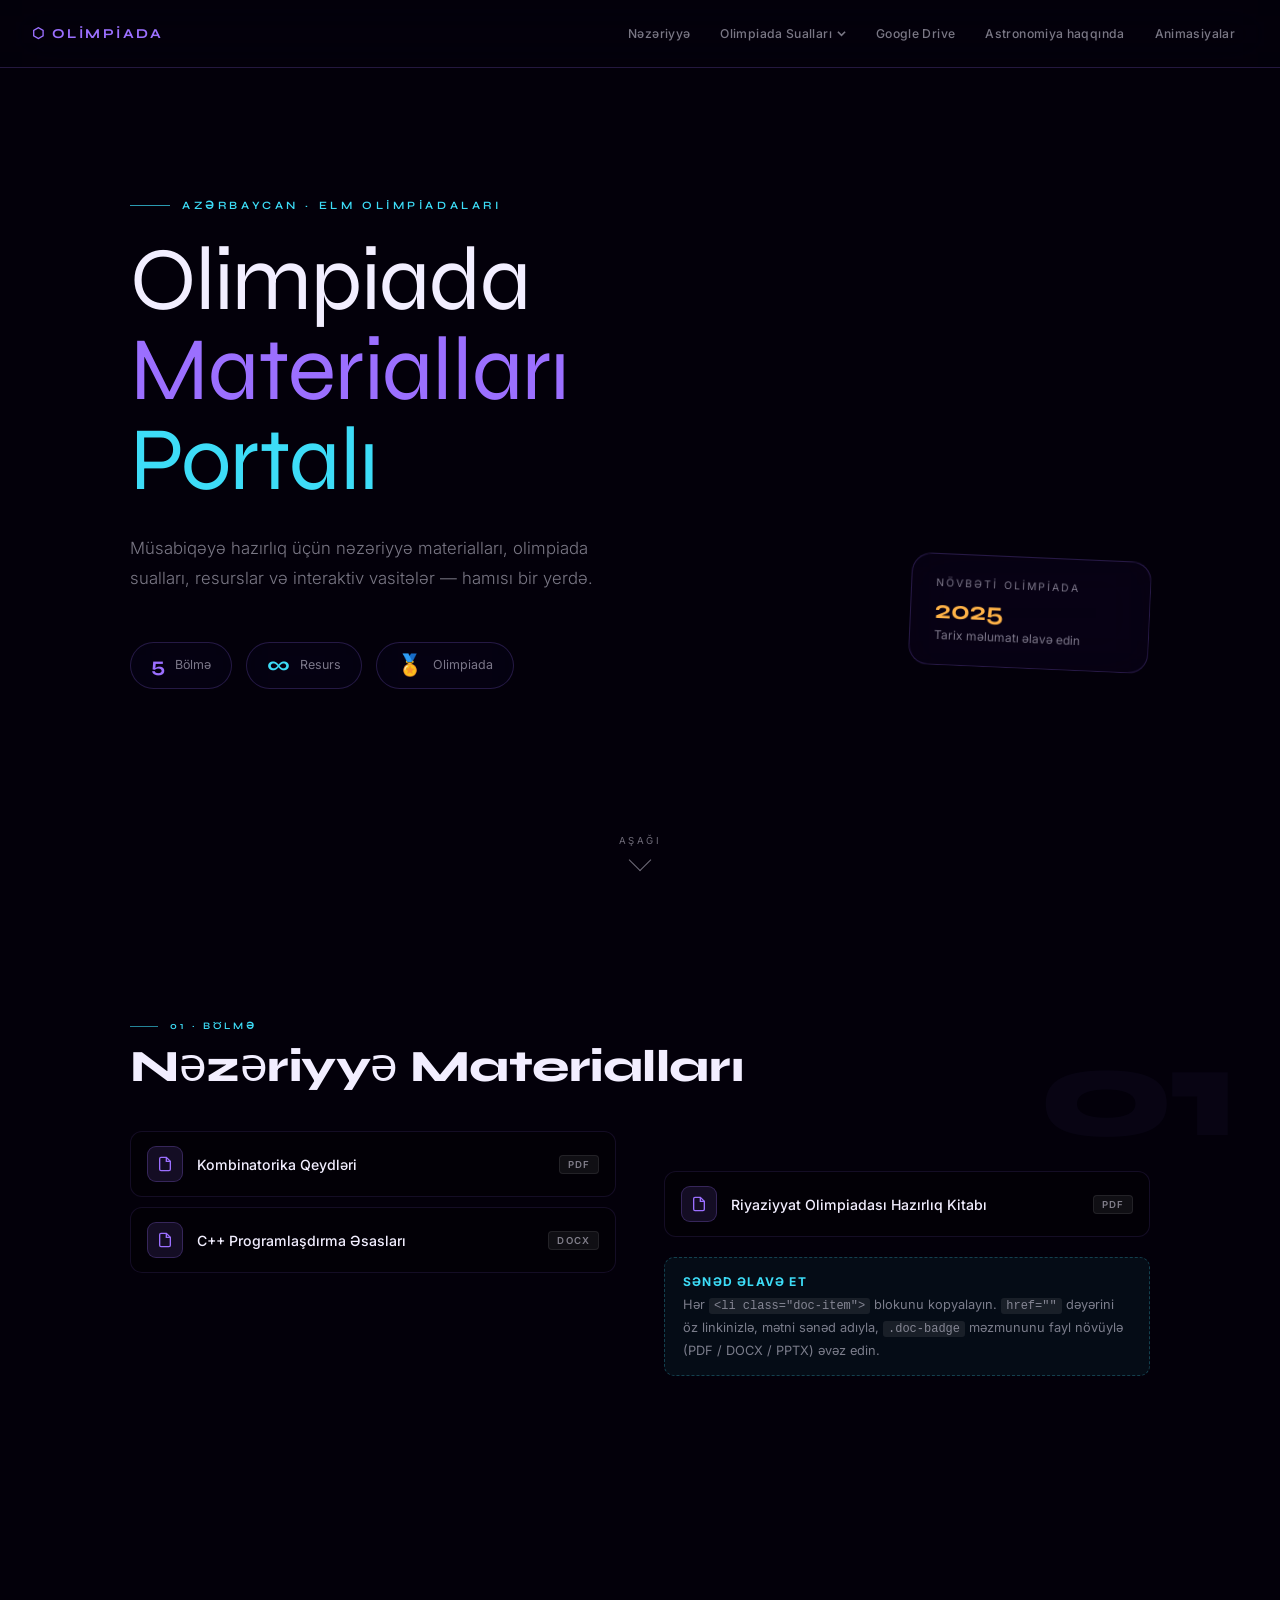
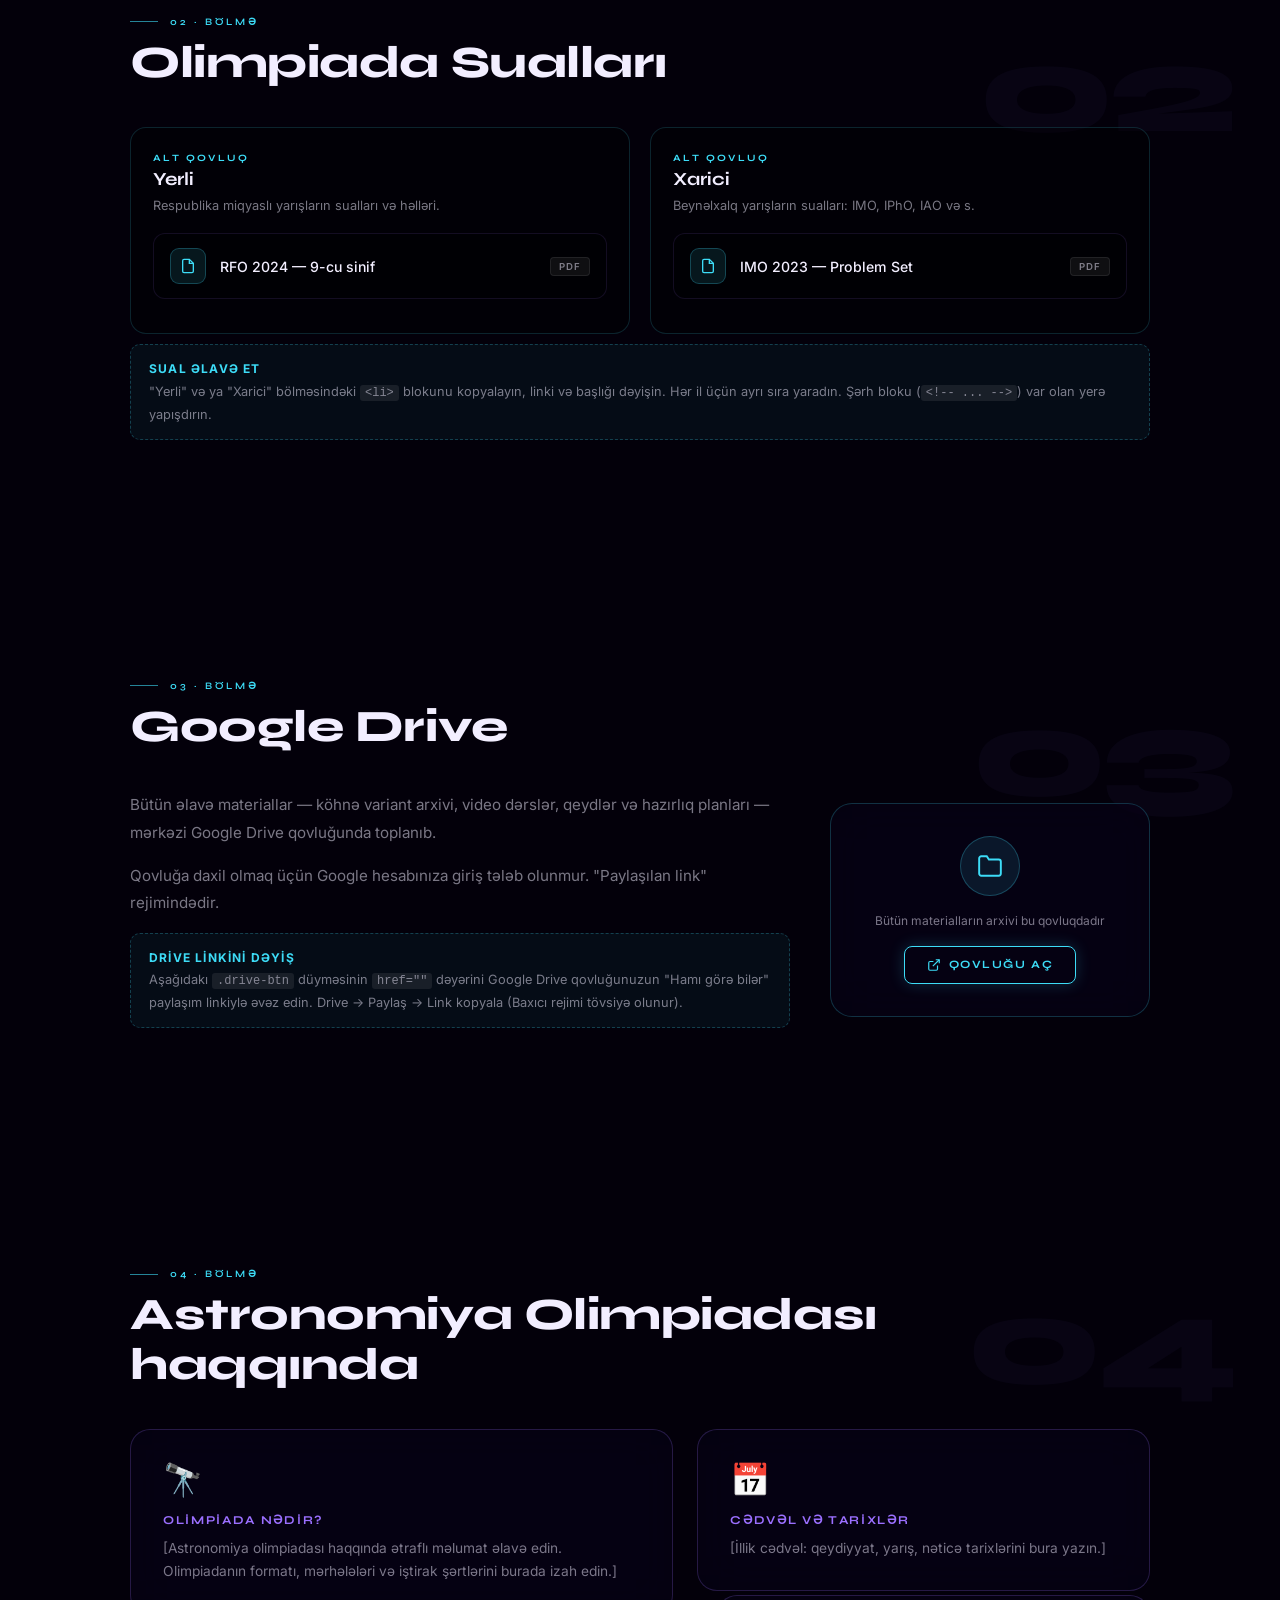
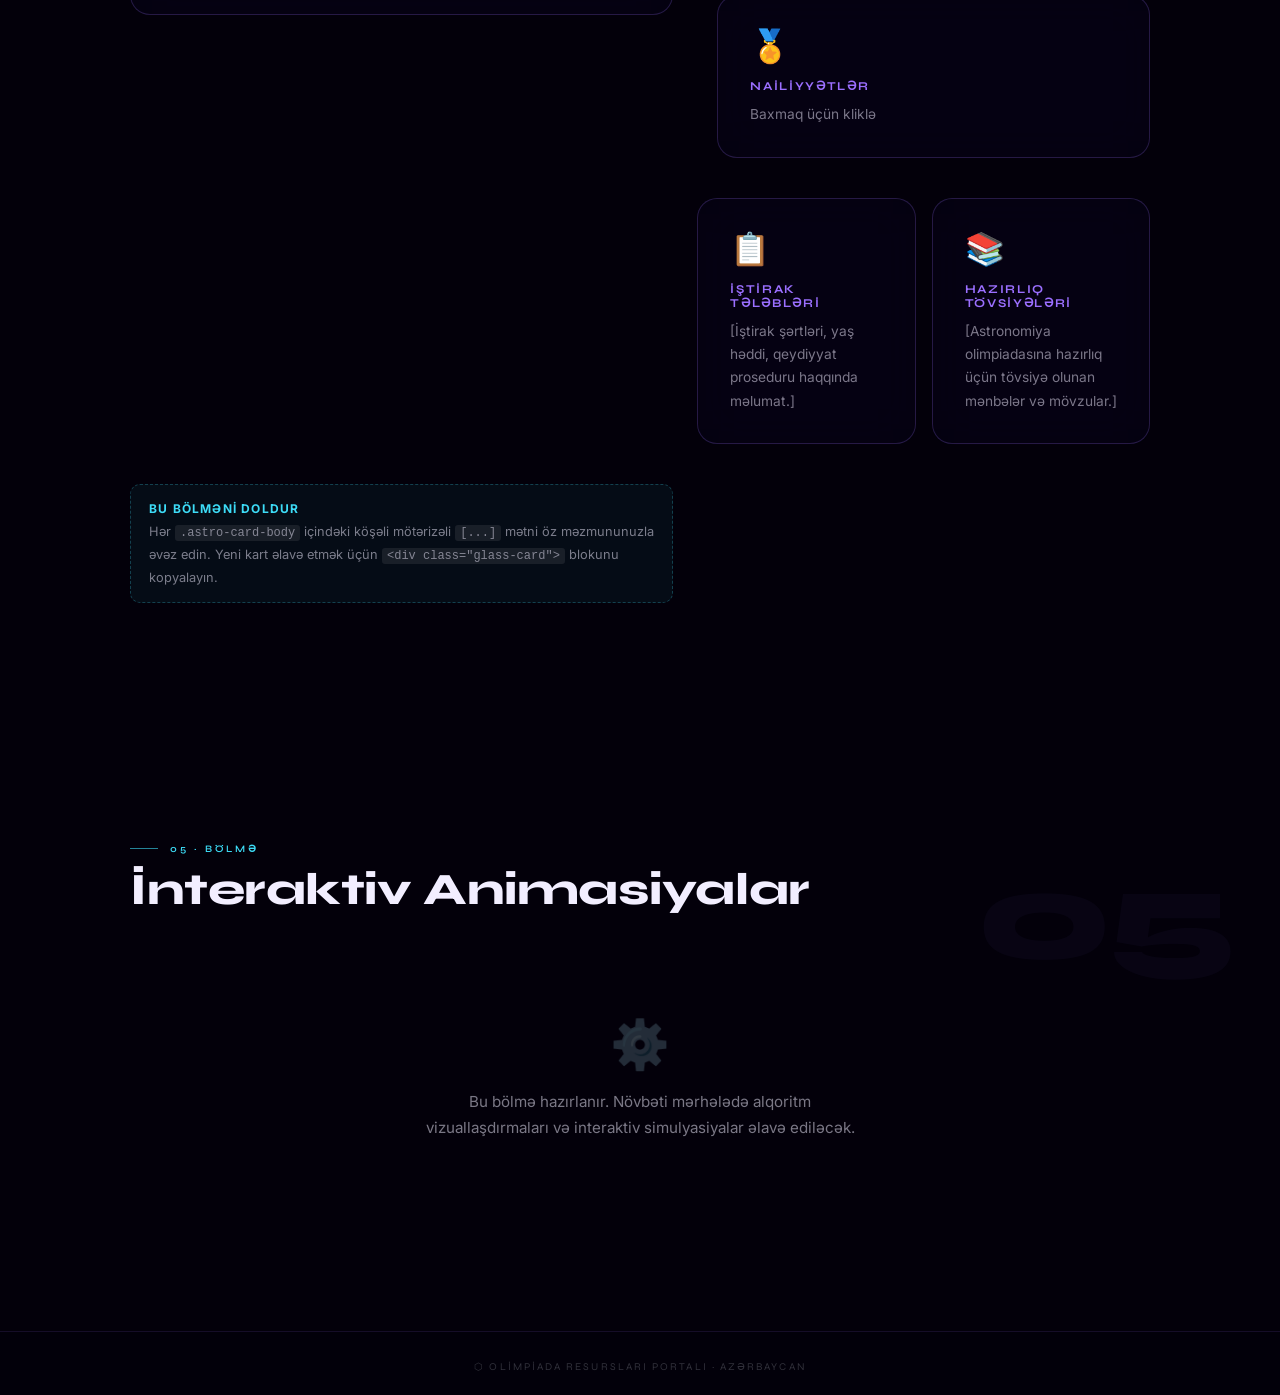
==== index.html @ 3c3367a2 "Update index.html" ====
<!DOCTYPE html>
<html lang="az">
<head>
<meta charset="UTF-8"/>
<meta name="viewport" content="width=device-width, initial-scale=1.0"/>
<title>Olimpiada Resursları Portalı</title>
<link rel="preconnect" href="https://fonts.googleapis.com"/>
<link rel="preconnect" href="https://fonts.gstatic.com" crossorigin/>
<!--
  Inter = full Azerbaijani Unicode charset (ə ş ı ü ö ğ ç)
  Syne = kinetic display font with weight axis for scroll animation
-->
<link href="https://fonts.googleapis.com/css2?family=Syne:wght@400..800&family=Inter:wght@300;400;500;600&display=swap" rel="stylesheet"/>

<style>
/* ══════════════════════════════════════════════════
   DESIGN TOKENS
══════════════════════════════════════════════════ */
:root {
  --ink:        #03000A;
  --white:      #F2EEFF;
  --muted:      rgba(242,238,255,0.5);
  --faint:      rgba(242,238,255,0.15);
  --violet:     #9B6FFF;
  --cyan:       #3DDCF7;
  --rose:       #FF6B9D;
  --amber:      #FFB347;

  /* glass panels */
  --glass-bg:   rgba(8, 2, 22, 0.55);
  --glass-border: rgba(155,111,255,0.22);
  --glass-blur: blur(24px) saturate(160%);

  --font-display: 'Syne', sans-serif;
  --font-body:    'Inter', sans-serif;
  --nav-h:        68px;
}

/* ══════════════════════════════════════════════════
   RESET + BASE
══════════════════════════════════════════════════ */
*, *::before, *::after { box-sizing: border-box; margin: 0; padding: 0; }
html { scroll-behavior: smooth; font-size: 16px; }

body {
  font-family: var(--font-body);
  background: var(--ink);
  color: var(--white);
  overflow-x: hidden;
  min-height: 100vh;
}

/* ══════════════════════════════════════════════════
   PARALLAX SECTION BACKGROUNDS
   Each section gets its own full-bleed background image.

   HOW TO CHANGE A BACKGROUND:
   1. Go to Unsplash (unsplash.com) or NASA image gallery (images.nasa.gov)
   2. Find an image, click "Download" → copy the direct image URL
   3. Replace the url('...') value in the matching .bg-* rule below
   4. Adjust background-position if needed (e.g. "center top" vs "center center")
══════════════════════════════════════════════════ */
.bg-hero {
  /* CURRENT: Deep Milky Way field — NASA/ESA Hubble */
  background-image: url('https://images.unsplash.com/photo-1462331940025-496dfbfc7564?q=85&w=2400&auto=format&fit=crop');
}
.bg-theory {
  /* CURRENT: Purple nebula / cosmic cloud */
  background-image: url('https://images.unsplash.com/photo-1534796636912-3b95b3ab5986?q=85&w=2400&auto=format&fit=crop');
}
.bg-questions {
  /* CURRENT: Star cluster, deep blue tones */
  background-image: url('https://images.unsplash.com/photo-1419242902214-272b3f66ee7a?q=85&w=2400&auto=format&fit=crop');
}
.bg-drive {
  /* CURRENT: Galaxy spiral arm, dark green-black */
  background-image: url('https://images.unsplash.com/photo-1543722530-d2c3201371e7?q=85&w=2400&auto=format&fit=crop');
}
.bg-astronomy {
  /* CURRENT: Saturn-like ring planet, dark violet */
  background-image: url('https://images.unsplash.com/photo-1614314107768-6018061e5700?q=85&w=2400&auto=format&fit=crop');
}
.bg-animations {
  /* CURRENT: Abstract geometric light streaks on black */
  background-image: url('https://images.unsplash.com/photo-1451187580459-43490279c0fa?q=85&w=2400&auto=format&fit=crop');
}

/* ══════════════════════════════════════════════════
   SCROLL PROGRESS LINE
══════════════════════════════════════════════════ */
#scroll-line {
  position: fixed;
  top: 0; left: 0;
  height: 2px;
  width: 0%;
  background: linear-gradient(90deg, var(--violet), var(--cyan));
  z-index: 1000;
  transition: width 0.08s linear;
}

/* ══════════════════════════════════════════════════
   NAVIGATION
══════════════════════════════════════════════════ */
nav {
  position: fixed;
  top: 0; left: 0; right: 0;
  height: var(--nav-h);
  z-index: 500;
  background: rgba(3,0,10,0.7);
  backdrop-filter: var(--glass-blur);
  -webkit-backdrop-filter: var(--glass-blur);
  border-bottom: 1px solid var(--glass-border);
}

.nav-inner {
  max-width: 1280px;
  margin: 0 auto;
  height: 100%;
  display: flex;
  align-items: center;
  gap: 4px;
  padding: 0 32px;
}

.nav-logo {
  font-family: var(--font-display);
  font-size: 0.85rem;
  font-weight: 700;
  letter-spacing: 0.18em;
  text-transform: uppercase;
  color: var(--violet);
  text-decoration: none;
  margin-right: auto;
  flex-shrink: 0;
}

.nav-link {
  font-family: var(--font-body);
  font-size: 0.76rem;
  font-weight: 500;
  letter-spacing: 0.03em;
  color: var(--muted);
  text-decoration: none;
  padding: 7px 13px;
  border-radius: 6px;
  white-space: nowrap;
  transition: color 0.2s, background 0.2s;
}
.nav-link:hover { color: var(--white); background: rgba(155,111,255,0.1); }

/* dropdown */
.dropdown { position: relative; }
.dropdown-btn {
  display: flex;
  align-items: center;
  gap: 5px;
  cursor: pointer;
  background: none;
  border: none;
  font-family: var(--font-body);
  font-size: 0.76rem;
  font-weight: 500;
  letter-spacing: 0.03em;
  color: var(--muted);
  padding: 7px 13px;
  border-radius: 6px;
  transition: color 0.2s, background 0.2s;
  white-space: nowrap;
}
.dropdown-btn:hover { color: var(--white); background: rgba(155,111,255,0.1); }
.dropdown-btn svg { width: 9px; height: 9px; transition: transform 0.2s; }
.dropdown:hover .dropdown-btn svg { transform: rotate(180deg); }

.dropdown-menu {
  display: none;
  position: absolute;
  top: calc(100% + 8px);
  left: 50%;
  transform: translateX(-50%);
  min-width: 160px;
  background: rgba(8,2,22,0.95);
  backdrop-filter: var(--glass-blur);
  -webkit-backdrop-filter: var(--glass-blur);
  border: 1px solid var(--glass-border);
  border-radius: 10px;
  overflow: hidden;
}
.dropdown:hover .dropdown-menu { display: block; }
.dropdown-item {
  display: block;
  padding: 10px 18px;
  font-size: 0.78rem;
  color: var(--muted);
  text-decoration: none;
  transition: background 0.15s, color 0.15s;
}
.dropdown-item:hover { background: rgba(155,111,255,0.12); color: var(--white); }
.dropdown-item + .dropdown-item { border-top: 1px solid rgba(155,111,255,0.1); }

/* ══════════════════════════════════════════════════
   SECTION SHELL (full-bleed bg + overlay)
══════════════════════════════════════════════════ */
.section-shell {
  position: relative;
  background-size: cover;
  background-position: center;
  background-attachment: fixed; /* parallax */
  padding: 120px 0;
}
/* dark overlay so text is always readable */
.section-shell::before {
  content: '';
  position: absolute;
  inset: 0;
  background: linear-gradient(
    to bottom,
    rgba(3,0,10,0.72) 0%,
    rgba(3,0,10,0.55) 40%,
    rgba(3,0,10,0.72) 100%
  );
  pointer-events: none;
}

/* hero gets a deeper overlay at top for nav contrast */
.section-shell.hero-shell::before {
  background: linear-gradient(
    to bottom,
    rgba(3,0,10,0.82) 0%,
    rgba(3,0,10,0.45) 50%,
    rgba(3,0,10,0.88) 100%
  );
}

.section-content {
  position: relative;
  z-index: 1;
  max-width: 1100px;
  margin: 0 auto;
  padding: 0 40px;
}

/* ══════════════════════════════════════════════════
   HERO SECTION
══════════════════════════════════════════════════ */
.hero-shell {
  min-height: 100vh;
  display: flex;
  align-items: center;
  padding: 0;
}

.hero-content {
  position: relative;
  z-index: 1;
  width: 100%;
  max-width: 1100px;
  margin: 0 auto;
  padding: var(--nav-h) 40px 80px;
}

/* Organic asymmetric text block — offset left */
.hero-text-block {
  max-width: 680px;
}

/* kinetic title — weight animates on scroll via JS */
.kinetic-title {
  font-family: var(--font-display);
  font-size: clamp(3rem, 7vw, 6.5rem);
  font-weight: 400; /* starts light, JS will animate to 800 on scroll */
  line-height: 1.0;
  letter-spacing: -0.01em;
  color: var(--white);
  will-change: font-weight, opacity;
  transition: font-variation-settings 0.4s ease;
}
.kinetic-title .accent { color: var(--violet); }
.kinetic-title .accent2 { color: var(--cyan); }

.hero-eyebrow {
  font-family: var(--font-display);
  font-size: 0.7rem;
  font-weight: 600;
  letter-spacing: 0.32em;
  text-transform: uppercase;
  color: var(--cyan);
  margin-bottom: 24px;
  display: flex;
  align-items: center;
  gap: 12px;
}
.hero-eyebrow::before {
  content: '';
  display: inline-block;
  width: 40px;
  height: 1px;
  background: var(--cyan);
  opacity: 0.7;
}

.hero-sub {
  margin-top: 28px;
  font-size: 1.05rem;
  font-weight: 300;
  color: var(--muted);
  line-height: 1.8;
  max-width: 480px;
}

/* floating glass stat pills — organic positions */
.hero-stats {
  display: flex;
  gap: 14px;
  margin-top: 48px;
  flex-wrap: wrap;
}
.stat-pill {
  background: var(--glass-bg);
  backdrop-filter: var(--glass-blur);
  -webkit-backdrop-filter: var(--glass-blur);
  border: 1px solid var(--glass-border);
  border-radius: 100px;
  padding: 10px 20px;
  display: flex;
  align-items: center;
  gap: 10px;
}
.stat-pill .num {
  font-family: var(--font-display);
  font-size: 1.3rem;
  font-weight: 700;
  color: var(--violet);
}
.stat-pill .label {
  font-size: 0.78rem;
  color: var(--muted);
  line-height: 1.3;
}

/* floating glass card — overlapping, asymmetric */
.hero-float-card {
  position: absolute;
  right: 40px;
  bottom: 100px;
  width: 240px;
  background: var(--glass-bg);
  backdrop-filter: var(--glass-blur);
  -webkit-backdrop-filter: var(--glass-blur);
  border: 1px solid var(--glass-border);
  border-radius: 20px;
  padding: 22px 24px;
  transform: rotate(2.5deg);
}
.hfc-label {
  font-size: 0.65rem;
  letter-spacing: 0.2em;
  text-transform: uppercase;
  color: var(--muted);
  margin-bottom: 8px;
}
.hfc-val {
  font-family: var(--font-display);
  font-size: 1.6rem;
  font-weight: 700;
  color: var(--amber);
  line-height: 1;
}
.hfc-sub { font-size: 0.75rem; color: var(--muted); margin-top: 4px; }

/* scroll cue */
.scroll-cue {
  position: absolute;
  bottom: 32px;
  left: 50%;
  transform: translateX(-50%);
  z-index: 1;
  display: flex;
  flex-direction: column;
  align-items: center;
  gap: 6px;
  opacity: 0.45;
}
.scroll-cue span {
  font-size: 0.6rem;
  letter-spacing: 0.25em;
  text-transform: uppercase;
  color: var(--white);
}
.scroll-cue .chevron {
  width: 16px;
  height: 16px;
  border-right: 1.5px solid var(--white);
  border-bottom: 1.5px solid var(--white);
  transform: rotate(45deg);
  animation: bounce 1.6s ease-in-out infinite;
}
@keyframes bounce {
  0%, 100% { transform: rotate(45deg) translateY(0); }
  50%       { transform: rotate(45deg) translateY(5px); }
}

/* ══════════════════════════════════════════════════
   SECTION COMMON ELEMENTS
══════════════════════════════════════════════════ */

/* section eyebrow */
.s-eyebrow {
  font-family: var(--font-display);
  font-size: 0.62rem;
  font-weight: 600;
  letter-spacing: 0.3em;
  text-transform: uppercase;
  color: var(--cyan);
  margin-bottom: 10px;
  display: flex;
  align-items: center;
  gap: 12px;
}
.s-eyebrow::before {
  content: '';
  display: inline-block;
  width: 28px;
  height: 1px;
  background: var(--cyan);
  opacity: 0.6;
}

/* kinetic section heading */
.s-heading {
  font-family: var(--font-display);
  font-size: clamp(1.8rem, 3.5vw, 2.8rem);
  font-weight: 400;
  line-height: 1.1;
  letter-spacing: -0.01em;
  color: var(--white);
  margin-bottom: 40px;
  transition: font-variation-settings 0.4s ease;
  will-change: font-variation-settings;
}

/* ══════════════════════════════════════════════════
   GLASSMORPHISM CARD
══════════════════════════════════════════════════ */
.glass-card {
  background: var(--glass-bg);
  backdrop-filter: var(--glass-blur);
  -webkit-backdrop-filter: var(--glass-blur);
  border: 1px solid var(--glass-border);
  border-radius: 20px;
  padding: 30px 32px;
  transition: border-color 0.3s, transform 0.3s;
}
.glass-card:hover {
  border-color: rgba(155,111,255,0.45);
  transform: translateY(-2px);
}

/* ══════════════════════════════════════════════════
   THEORY SECTION — organic 2-col with overlap
══════════════════════════════════════════════════ */
#theory .section-content {
  display: grid;
  grid-template-columns: 1fr 1fr;
  gap: 0 48px;
  align-items: start;
}

/* heading spans full width */
#theory .s-eyebrow,
#theory .s-heading { grid-column: 1 / -1; }

#theory .doc-col:nth-child(odd) { margin-top: 0; }
#theory .doc-col:nth-child(even) { margin-top: 40px; } /* organic stagger */

@media (max-width: 700px) {
  #theory .section-content { grid-template-columns: 1fr; }
  #theory .doc-col:nth-child(even) { margin-top: 0; }
}

/* ══════════════════════════════════════════════════
   DOC ITEM
══════════════════════════════════════════════════ */
.doc-item {
  display: flex;
  align-items: center;
  gap: 14px;
  padding: 14px 16px;
  background: rgba(0,0,0,0.3);
  border: 1px solid rgba(155,111,255,0.12);
  border-radius: 12px;
  margin-bottom: 10px;
  transition: background 0.2s, border-color 0.2s, transform 0.2s;
}
.doc-item:hover {
  background: rgba(155,111,255,0.09);
  border-color: rgba(155,111,255,0.35);
  transform: translateX(4px);
}

.doc-icon-wrap {
  width: 36px;
  height: 36px;
  border-radius: 9px;
  background: rgba(155,111,255,0.12);
  border: 1px solid rgba(155,111,255,0.25);
  display: flex;
  align-items: center;
  justify-content: center;
  flex-shrink: 0;
}
.doc-icon-wrap svg { width: 16px; height: 16px; color: var(--violet); }

.doc-link {
  font-size: 0.88rem;
  font-weight: 500;
  color: var(--white);
  text-decoration: none;
  flex: 1;
  transition: color 0.2s;
}
.doc-link:hover { color: var(--violet); }

.doc-badge {
  font-size: 0.6rem;
  font-weight: 600;
  letter-spacing: 0.12em;
  text-transform: uppercase;
  color: var(--muted);
  background: rgba(255,255,255,0.06);
  border: 1px solid rgba(255,255,255,0.08);
  padding: 3px 8px;
  border-radius: 4px;
  flex-shrink: 0;
}

/* ══════════════════════════════════════════════════
   USER NOTE BLOCK
══════════════════════════════════════════════════ */
.user-note {
  display: flex;
  gap: 12px;
  align-items: flex-start;
  background: rgba(61,220,247,0.05);
  border: 1px dashed rgba(61,220,247,0.25);
  border-radius: 10px;
  padding: 14px 18px;
  margin-top: 16px;
  font-size: 0.8rem;
  color: var(--muted);
  line-height: 1.65;
}
.user-note strong { color: var(--cyan); display: block; margin-bottom: 2px; font-size: 0.75rem; letter-spacing: 0.1em; text-transform: uppercase; }
.user-note code { background: rgba(255,255,255,0.08); padding: 1px 5px; border-radius: 3px; font-size: 0.75rem; }

/* ══════════════════════════════════════════════════
   QUESTIONS SECTION — subfolder grid
══════════════════════════════════════════════════ */
.subfolder-grid {
  display: grid;
  grid-template-columns: 1fr 1fr;
  gap: 20px;
}
@media (max-width: 600px) { .subfolder-grid { grid-template-columns: 1fr; } }

.subfolder-box {
  background: rgba(0,0,0,0.35);
  border: 1px solid rgba(61,220,247,0.16);
  border-radius: 16px;
  padding: 24px 22px;
}
.sf-tag {
  font-family: var(--font-display);
  font-size: 0.6rem;
  font-weight: 700;
  letter-spacing: 0.25em;
  text-transform: uppercase;
  color: var(--cyan);
  margin-bottom: 4px;
}
.sf-title {
  font-family: var(--font-display);
  font-size: 1.15rem;
  font-weight: 700;
  color: var(--white);
  margin-bottom: 6px;
}
.sf-desc {
  font-size: 0.8rem;
  color: var(--muted);
  margin-bottom: 18px;
  line-height: 1.5;
}
/* cyan icon tint for questions subfolder */
.subfolder-box .doc-icon-wrap {
  background: rgba(61,220,247,0.1);
  border-color: rgba(61,220,247,0.25);
}
.subfolder-box .doc-icon-wrap svg { color: var(--cyan); }
.subfolder-box .doc-link:hover { color: var(--cyan); }

/* ══════════════════════════════════════════════════
   DRIVE SECTION
══════════════════════════════════════════════════ */
.drive-layout {
  display: grid;
  grid-template-columns: 1fr 320px;
  gap: 40px;
  align-items: center;
}
@media (max-width: 700px) { .drive-layout { grid-template-columns: 1fr; } }

.drive-text {
  font-size: 0.95rem;
  color: var(--muted);
  line-height: 1.8;
}

.drive-glass {
  background: var(--glass-bg);
  backdrop-filter: var(--glass-blur);
  -webkit-backdrop-filter: var(--glass-blur);
  border: 1px solid rgba(61,220,247,0.22);
  border-radius: 22px;
  padding: 32px 28px;
  text-align: center;
}
.drive-icon-circle {
  width: 60px;
  height: 60px;
  background: rgba(61,220,247,0.1);
  border: 1px solid rgba(61,220,247,0.25);
  border-radius: 50%;
  display: flex;
  align-items: center;
  justify-content: center;
  margin: 0 auto 16px;
}
.drive-icon-circle svg { width: 26px; height: 26px; color: var(--cyan); }
.drive-label {
  font-size: 0.75rem;
  color: var(--muted);
  margin-bottom: 16px;
  line-height: 1.5;
}
.drive-btn {
  display: inline-flex;
  align-items: center;
  gap: 8px;
  background: transparent;
  border: 1.5px solid var(--cyan);
  color: var(--cyan);
  padding: 11px 22px;
  border-radius: 8px;
  font-family: var(--font-display);
  font-size: 0.7rem;
  font-weight: 700;
  letter-spacing: 0.14em;
  text-transform: uppercase;
  text-decoration: none;
  transition: all 0.25s;
  box-shadow: 0 0 16px rgba(61,220,247,0.2);
}
.drive-btn:hover {
  background: var(--cyan);
  color: var(--ink);
  box-shadow: 0 0 28px rgba(61,220,247,0.5);
}
.drive-btn svg { width: 14px; height: 14px; }

/* ══════════════════════════════════════════════════
   ASTRONOMY SECTION — asymmetric overlapping cards
══════════════════════════════════════════════════ */
.astro-layout {
  display: grid;
  grid-template-columns: 1.2fr 1fr;
  gap: 24px;
  align-items: start;
}
@media (max-width: 700px) { .astro-layout { grid-template-columns: 1fr; } }

.astro-main-card {
  grid-row: 1 / 3;
}
.astro-side-cards {
  display: flex;
  flex-direction: column;
  gap: 16px;
}
.astro-side-cards .glass-card { margin-top: 0; }
.astro-side-cards .glass-card:nth-child(2) { margin-top: -12px; margin-left: 20px; } /* organic overlap */

.astro-icon { font-size: 2rem; margin-bottom: 14px; }
.astro-card-title {
  font-family: var(--font-display);
  font-size: 0.75rem;
  font-weight: 700;
  letter-spacing: 0.14em;
  text-transform: uppercase;
  color: var(--violet);
  margin-bottom: 10px;
}
.astro-card-body {
  font-size: 0.86rem;
  color: var(--muted);
  line-height: 1.7;
}

/* ══════════════════════════════════════════════════
   ANIMATIONS SECTION
══════════════════════════════════════════════════ */
.anim-placeholder {
  text-align: center;
  padding: 60px 0;
}
.anim-ph-icon {
  font-size: 3rem;
  opacity: 0.25;
  margin-bottom: 16px;
}
.anim-ph-text {
  font-size: 0.95rem;
  color: var(--muted);
  line-height: 1.7;
  max-width: 440px;
  margin: 0 auto;
}
#animation-container { min-height: 10px; }

/* ══════════════════════════════════════════════════
   SECTION DIVIDER
══════════════════════════════════════════════════ */
.section-number {
  position: absolute;
  right: 48px;
  top: 130px;
  font-family: var(--font-display);
  font-size: 8rem;
  font-weight: 800;
  color: rgba(155,111,255,0.04);
  line-height: 1;
  pointer-events: none;
  user-select: none;
  letter-spacing: -0.04em;
}

/* ══════════════════════════════════════════════════
   RESPONSIVE NAV collapse
══════════════════════════════════════════════════ */
@media (max-width: 860px) {
  .nav-inner { gap: 2px; padding: 0 16px; }
  .nav-link, .dropdown-btn { font-size: 0.68rem; padding: 6px 8px; }
  .hero-float-card { display: none; }
  .kinetic-title { font-size: clamp(2.4rem, 8vw, 4rem); }
  .section-number { display: none; }
  .astro-side-cards .glass-card:nth-child(2) { margin-top: 0; margin-left: 0; }
}

/* ══════════════════════════════════════════════════
   FOOTER
══════════════════════════════════════════════════ */
footer {
  background: rgba(3,0,10,0.95);
  border-top: 1px solid rgba(155,111,255,0.12);
  text-align: center;
  padding: 28px;
  font-family: var(--font-display);
  font-size: 0.65rem;
  letter-spacing: 0.2em;
  text-transform: uppercase;
  color: rgba(242,238,255,0.2);
}

/* ══════════════════════════════════════════════════
   REVEAL ANIMATION (intersection observer)
══════════════════════════════════════════════════ */
.reveal {
  opacity: 0;
  transform: translateY(28px);
  transition: opacity 0.7s ease, transform 0.7s ease;
}
.reveal.visible {
  opacity: 1;
  transform: translateY(0);
}
.reveal-delay-1 { transition-delay: 0.1s; }
.reveal-delay-2 { transition-delay: 0.22s; }
.reveal-delay-3 { transition-delay: 0.34s; }
</style>
</head>
<body>

<!-- Scroll progress line -->
<div id="scroll-line"></div>

<!-- ══════════════════════════════════════════════
     NAVIGATION
══════════════════════════════════════════════ -->
<nav>
  <div class="nav-inner">
    <a href="#" class="nav-logo">⬡ Olimpiada</a>
    <a href="#theory" class="nav-link">Nəzəriyyə</a>
    <div class="dropdown">
      <button class="dropdown-btn" aria-haspopup="true">
        Olimpiada Sualları
        <svg viewBox="0 0 10 6" fill="none" stroke="currentColor" stroke-width="1.8"><path d="M1 1l4 4 4-4"/></svg>
      </button>
      <div class="dropdown-menu">
        <a href="#yerli" class="dropdown-item">Yerli</a>
        <a href="#xarici" class="dropdown-item">Xarici</a>
      </div>
    </div>
    <a href="#drive" class="nav-link">Google Drive</a>
    <a href="#astronomy" class="nav-link">Astronomiya haqqında</a>
    <a href="#animations" class="nav-link">Animasiyalar</a>
  </div>
</nav>

<!-- ══════════════════════════════════════════════
     HERO
══════════════════════════════════════════════ -->
<section class="section-shell hero-shell bg-hero" id="hero">
  <div class="hero-content">
    <div class="hero-text-block">
      <p class="hero-eyebrow">Azərbaycan · Elm Olimpiadaları</p>
      <h1 class="kinetic-title" id="hero-title">
        Olimpiada<br>
        <span class="accent">Materialları</span><br>
        <span class="accent2">Portalı</span>
      </h1>
      <p class="hero-sub">
        Müsabiqəyə hazırlıq üçün nəzəriyyə materialları, olimpiada sualları, resurslar və interaktiv vasitələr — hamısı bir yerdə.
      </p>
      <div class="hero-stats">
        <div class="stat-pill">
          <span class="num">5</span>
          <span class="label">Bölmə</span>
        </div>
        <div class="stat-pill">
          <span class="num" style="color:var(--cyan)">∞</span>
          <span class="label">Resurs</span>
        </div>
        <div class="stat-pill">
          <span class="num" style="color:var(--rose)">🏅</span>
          <span class="label">Olimpiada</span>
        </div>
      </div>
    </div>

    <!-- Organic floating glass card — overlapping hero image -->
    <div class="hero-float-card">
      <p class="hfc-label">Növbəti olimpiada</p>
      <!--
        BURA TARIX YAZIN:
        Bu kiçik float kartdakı tarix və adı
        öz olimpiadanıza uyğun dəyişin.
      -->
      <p class="hfc-val">2025</p>
      <p class="hfc-sub">Tarix məlumatı əlavə edin</p>
    </div>
  </div>

  <div class="scroll-cue">
    <span>Aşağı</span>
    <div class="chevron"></div>
  </div>
</section>

<!-- ══════════════════════════════════════════════
     1 · THEORY
══════════════════════════════════════════════ -->
<section class="section-shell bg-theory" id="theory">
  <span class="section-number">01</span>
  <div class="section-content">
    <p class="s-eyebrow reveal">01 · Bölmə</p>
    <h2 class="s-heading reveal reveal-delay-1">Nəzəriyyə Materialları</h2>

    <!--
      SÜTUN QURULUŞU:
      İki sütunlu organik layout. Sol sütun normal,
      sağ sütun 40px aşağı sürüşür — bu qeyri-simmetrik effektdir.
      Sənədləri aşağıdakı kimi bölüşdürün:
      ilk yarısı .doc-col:first-of-type içinə,
      ikinci yarısı ikinci .doc-col içinə.
    -->

    <div class="doc-col reveal reveal-delay-1">
      <ul style="list-style:none;padding:0;margin:0;">
        <!--
          SƏNƏD ƏLAVƏ ETMƏYİN YOLU:
          ─────────────────────────────────────────
          1. href="..." dəyərinə Google Drive,
             Dropbox və ya birbaşa fayl linkini yazın.
             Məsələn: href="https://drive.google.com/file/d/XXX/view"
          2. .doc-link içindəki mətni sənəd adıyla əvəz edin.
          3. .doc-badge içinə fayl növünü yazın: PDF, DOCX, PPTX
          4. Yeni sənəd üçün bütün <li>...</li> blokunu
             kopyalayıb yapışdırın.
          ─────────────────────────────────────────
        -->
        <li class="doc-item">
          <div class="doc-icon-wrap">
            <svg viewBox="0 0 24 24" fill="none" stroke="currentColor" stroke-width="2"><path d="M14 2H6a2 2 0 00-2 2v16a2 2 0 002 2h12a2 2 0 002-2V8z"/><polyline points="14 2 14 8 20 8"/></svg>
          </div>
          <a href="URL_DOC1.pdf" target="_blank" class="doc-link">Kombinatorika Qeydləri</a>
          <span class="doc-badge">PDF</span>
        </li>
        <li class="doc-item">
          <div class="doc-icon-wrap">
            <svg viewBox="0 0 24 24" fill="none" stroke="currentColor" stroke-width="2"><path d="M14 2H6a2 2 0 00-2 2v16a2 2 0 002 2h12a2 2 0 002-2V8z"/><polyline points="14 2 14 8 20 8"/></svg>
          </div>
          <a href="URL_DOC2.docx" target="_blank" class="doc-link">C++ Programlaşdırma Əsasları</a>
          <span class="doc-badge">DOCX</span>
        </li>
        <!-- YENİ SƏNƏD BURAYA -->
      </ul>
    </div>

    <div class="doc-col reveal reveal-delay-2">
      <ul style="list-style:none;padding:0;margin:0;">
        <!-- İKİNCİ SÜTUN: eyni <li> forması ilə sənəd əlavə edin -->
        <li class="doc-item">
          <div class="doc-icon-wrap">
            <svg viewBox="0 0 24 24" fill="none" stroke="currentColor" stroke-width="2"><path d="M14 2H6a2 2 0 00-2 2v16a2 2 0 002 2h12a2 2 0 002-2V8z"/><polyline points="14 2 14 8 20 8"/></svg>
          </div>
          <a href="URL_DOC3.pdf" target="_blank" class="doc-link">Riyaziyyat Olimpiadası Hazırlıq Kitabı</a>
          <span class="doc-badge">PDF</span>
        </li>
        <!-- YENİ SƏNƏD BURAYA -->
      </ul>

      <div class="user-note" style="margin-top:20px;">
        <span>
          <strong>Sənəd əlavə et</strong>
          Hər <code>&lt;li class="doc-item"&gt;</code> blokunu kopyalayın.
          <code>href=""</code> dəyərini öz linkinizlə, mətni sənəd adıyla,
          <code>.doc-badge</code> məzmununu fayl növüylə (PDF / DOCX / PPTX) əvəz edin.
        </span>
      </div>
    </div>
  </div>
</section>

<!-- ══════════════════════════════════════════════
     2 · OLİMPİADA SUALLARI
══════════════════════════════════════════════ -->
<section class="section-shell bg-questions" id="questions">
  <span class="section-number">02</span>
  <div class="section-content">
    <p class="s-eyebrow reveal">02 · Bölmə</p>
    <h2 class="s-heading reveal reveal-delay-1">Olimpiada Sualları</h2>

    <div class="subfolder-grid reveal reveal-delay-2">
      <!-- YERLİ -->
      <div class="subfolder-box" id="yerli">
        <p class="sf-tag">alt qovluq</p>
        <h3 class="sf-title">Yerli</h3>
        <p class="sf-desc">Respublika miqyaslı yarışların sualları və həlləri.</p>
        <ul style="list-style:none;padding:0;margin:0;">
          <li class="doc-item">
            <div class="doc-icon-wrap">
              <svg viewBox="0 0 24 24" fill="none" stroke="currentColor" stroke-width="2"><path d="M14 2H6a2 2 0 00-2 2v16a2 2 0 002 2h12a2 2 0 002-2V8z"/><polyline points="14 2 14 8 20 8"/></svg>
            </div>
            <a href="URL_LOCAL1.pdf" target="_blank" class="doc-link">RFO 2024 — 9-cu sinif</a>
            <span class="doc-badge">PDF</span>
          </li>
          <!--
            YERLİ SUAL ƏLAVƏ ET:
            Yuxarıdakı <li> blokunu kopyala,
            href və mətni dəyiş.
          -->
        </ul>
      </div>

      <!-- XARİCİ -->
      <div class="subfolder-box" id="xarici">
        <p class="sf-tag">alt qovluq</p>
        <h3 class="sf-title">Xarici</h3>
        <p class="sf-desc">Beynəlxalq yarışların sualları: IMO, IPhO, IAO və s.</p>
        <ul style="list-style:none;padding:0;margin:0;">
          <li class="doc-item">
            <div class="doc-icon-wrap">
              <svg viewBox="0 0 24 24" fill="none" stroke="currentColor" stroke-width="2"><path d="M14 2H6a2 2 0 00-2 2v16a2 2 0 002 2h12a2 2 0 002-2V8z"/><polyline points="14 2 14 8 20 8"/></svg>
            </div>
            <a href="URL_INT1.pdf" target="_blank" class="doc-link">IMO 2023 — Problem Set</a>
            <span class="doc-badge">PDF</span>
          </li>
          <!--
            XARİCİ SUAL ƏLAVƏ ET:
            Yuxarıdakı <li> blokunu kopyala,
            href və mətni dəyiş.
          -->
        </ul>
      </div>
    </div>

    <div class="user-note reveal reveal-delay-3" style="margin-top:10px;">
      <span>
        <strong>Sual əlavə et</strong>
        "Yerli" və ya "Xarici" bölməsindəki <code>&lt;li&gt;</code> blokunu kopyalayın, linki və başlığı dəyişin.
        Hər il üçün ayrı sıra yaradın. Şərh bloku (<code>&lt;!-- ... --&gt;</code>) var olan yerə yapışdırın.
      </span>
    </div>
  </div>
</section>

<!-- ══════════════════════════════════════════════
     3 · GOOGLE DRIVE
══════════════════════════════════════════════ -->
<section class="section-shell bg-drive" id="drive">
  <span class="section-number">03</span>
  <div class="section-content">
    <p class="s-eyebrow reveal">03 · Bölmə</p>
    <h2 class="s-heading reveal reveal-delay-1">Google Drive</h2>

    <div class="drive-layout">
      <div class="drive-text reveal reveal-delay-1">
        <p style="margin-bottom:16px;">
          Bütün əlavə materiallar — köhnə variant arxivi, video dərslər, qeydlər və hazırlıq planları — mərkəzi Google Drive qovluğunda toplanıb.
        </p>
        <p style="margin-bottom:16px;">
          Qovluğa daxil olmaq üçün Google hesabınıza giriş tələb olunmur. "Paylaşılan link" rejimindədir.
        </p>
        <div class="user-note" style="margin-top:0;">
          <span>
            <strong>Drive linkini dəyiş</strong>
            Aşağıdakı <code>.drive-btn</code> düyməsinin <code>href=""</code> dəyərini
            Google Drive qovluğunuzun "Hamı görə bilər" paylaşım linkiylə əvəz edin.
            Drive → Paylaş → Link kopyala (Baxıcı rejimi tövsiyə olunur).
          </span>
        </div>
      </div>

      <div class="drive-glass reveal reveal-delay-2">
        <div class="drive-icon-circle">
          <svg viewBox="0 0 24 24" fill="none" stroke="currentColor" stroke-width="1.8">
            <path d="M22 19a2 2 0 01-2 2H4a2 2 0 01-2-2V5a2 2 0 012-2h5l2 3h9a2 2 0 012 2z"/>
          </svg>
        </div>
        <p class="drive-label">Bütün materialların arxivi bu qovluqdadır</p>
        <!--
          DRIVE LİNKİNİZİ BURA YAZIN:
          href="YOUR_GOOGLE_DRIVE_LINK_HERE" əvəzinə
          öz Drive paylaşım linkinizi yapışdırın.
        -->
        <a href="YOUR_GOOGLE_DRIVE_LINK_HERE" target="_blank" class="drive-btn">
          <svg viewBox="0 0 24 24" fill="none" stroke="currentColor" stroke-width="2"><path d="M18 13v6a2 2 0 01-2 2H5a2 2 0 01-2-2V8a2 2 0 012-2h6"/><polyline points="15 3 21 3 21 9"/><line x1="10" y1="14" x2="21" y2="3"/></svg>
          Qovluğu Aç
        </a>
      </div>
    </div>
  </div>
</section>

<!-- ══════════════════════════════════════════════
     4 · ASTRONOMİYA OLİMPİADASI HAQQINDA
══════════════════════════════════════════════ -->
<section class="section-shell bg-astronomy" id="astronomy">
  <span class="section-number">04</span>
  <div class="section-content">
    <p class="s-eyebrow reveal">04 · Bölmə</p>
    <h2 class="s-heading reveal reveal-delay-1">Astronomiya Olimpiadası haqqında</h2>

    <!--
      ASİMMETRİK LAYOUT:
      Sol tərəfdə böyük əsas kart (grid-row: 1/3 tutur),
      sağda iki kiçik kart üst-üstə, ikincisi sola sürüşür.
      Bu "space debris" tipli qeyri-xətti görünüş yaradır.
    -->
    <div class="astro-layout">
      <!-- Böyük əsas kart -->
      <div class="glass-card astro-main-card reveal reveal-delay-1">
        <div class="astro-icon">🔭</div>
        <p class="astro-card-title">Olimpiada nədir?</p>
        <p class="astro-card-body">
          <!--
            BURAYA ÖZ MƏTNİNİZİ YAZIN:
            Astronomiya olimpiadasının mahiyyəti,
            neçə mərhələdən ibarət olduğu,
            kimlərin iştirak edə biləcəyi haqqında
            3-5 cümlə əlavə edin.
          -->
          [Astronomiya olimpiadası haqqında ətraflı məlumat əlavə edin. Olimpiadanın formatı, mərhələləri və iştirak şərtlərini burada izah edin.]
        </p>
      </div>

      <!-- Sağ kiçik kartlar -->
      <div class="astro-side-cards">

      <div class="glass-card reveal reveal-delay-2">
          <div class="astro-icon">📅</div>
              <p class="astro-card-title">Cədvəl və tarixlər</p>
              <p class="astro-card-body">
                  [İllik cədvəl: qeydiyyat, yarış, nəticə tarixlərini bura yazın.]
              </p>
      </div>

      <!-- NAILIYYETLER BUTTON -->
      <div class="glass-card reveal reveal-delay-3" onclick="window.toggleSection('nailiyyetler')" style="cursor:pointer;">
          <div class="astro-icon">🏅</div>
              <p class="astro-card-title">Nailiyyətlər</p>
              <p class="astro-card-body">
              Baxmaq üçün kliklə
              </p>
          </div>

      </div>

      <!-- AÇILAN HİSSƏ -->
      <div id="nailiyyetler" style="display:none; margin-top:15px;">
          <div class="glass-card">
              <p class="astro-card-title">Nailiyyətlər</p>
              <p class="astro-card-body">
                  <b>2025</b><br>
                  Komanda rəhbərləri: Famil Mustafa, Vaqif Əliyev<br>
                  <table style="width:100%; margin-top:10px; color:white; border-collapse:none;">
                <tr>
                    <th style="text-align:left;">İştirakçı</th>
                    <th style="text-align:left;">Nəticə</th>
                </tr>
                <tr>
                    <td>Oqtay Lətifli</td>
                    <td>Bürünc medal</td>
                </tr>
                <tr>
                    <td>Məhəmməd Cəfərli</td>
                    <td>Bürünc medal</td>
                </tr>
                <tr>
                    <td>Aqil Güləliyev</td>
                    <td>Həvəsləndirici mükafat</td>
                </tr>
                <tr>
                    <td>Raiq Babazadə</td>
                    <td>Həvəsləndirici mükafat</td>
                </tr>
                <tr>
                    <td>Elvin Məcidov</td>
                    <td> </td>
                </tr>
            </table>
                
                  <br>

                
                  <b>2024</b><br>
                  Komanda rəhbərləri: Famil Mustafa, Abdullah Bazarov<br>
                  <table style="width:100%; margin-top:10px; color:white; border-collapse:none;">
                <tr>
                    <th style="text-align:left;">İştirakçı</th>
                    <th style="text-align:left;">Nəticə</th>
                </tr>
                <tr>
                    <td>Məhəmməd Cəfərli</td>
                    <td>Həvəsləndirici mükafat</td>
                </tr>
                <tr>
                    <td>Oqtay Lətifli</td>
                    <td>Həvəsləndirici mükafat</td>
                </tr>
                <tr>
                    <td>Aqil Güləliyev</td>
                    <td>Həvəsləndirici mükafat</td>
                </tr>
                <tr>
                    <td>Adil Səttarov</td>
                    <td>Həvəsləndirici mükafat</td>
                </tr>
                <tr>
                    <td>Atilla Muradlı</td>
                    <td> </td>
                </tr>
            </table>
                
                  <br>

                  <b>2023</b><br>
                  Komanda rəhbərləri: Famil Mustafa, Abdullah Bazarov<br>
                  <table style="width:100%; margin-top:10px; color:white; border-collapse:none;">
                <tr>
                    <th style="text-align:left;">İştirakçı</th>
                    <th style="text-align:left;">Nəticə</th>
                </tr>
                <tr>
                    <td>Qəndab Məmmədova</td>
                    <td>Həvəsləndirici mükafat</td>
                </tr>
                <tr>
                    <td>Nicat Abbasov</td>
                    <td> </td>
                </tr>
                <tr>
                    <td>Oqtay Lətifli</td>
                    <td> </td>
                </tr>
                <tr>
                    <td>Nəzrin Miriyeva</td>
                    <td> </td>
                </tr>
                <tr>
                    <td>Atilla Muradlı</td>
                    <td> </td>
                </tr>
            </table>

            
                  <br>

                  <b>2022</b><br>
                  Komanda rəhbərləri: Famil Mustafa, Abdullah Bazarov<br>
                  <table style="width:100%; margin-top:10px; color:white; border-collapse:none;">
                <tr>
                    <th style="text-align:left;">İştirakçı</th>
                    <th style="text-align:left;">Nəticə</th>
                </tr>
                <tr>
                    <td>Vaqif Əliyev</td>
                    <td>Həvəsləndirici mükafat</td>
                </tr>
                <tr>
                    <td>Nicat Abbasov</td>
                    <td>Həvəsləndirici mükafat</td>
                </tr>
                <tr>
                    <td>Qəndab Məmmədova</td>
                    <td> </td>
                </tr>
                <tr>
                    <td>Fəxriyyə ...</td>
                    <td>Həvəsləndirici mükafat</td>
                </tr>
                <tr>
                    <td>Rəşad ...</td>
                    <td> </td>
                </tr>
            </table>
              </p>
          </div>
      </div>

    <!-- Əlavə kart sırası -->
    <div style="display:grid;grid-template-columns:1fr 1fr;gap:16px;margin-top:16px;" class="reveal reveal-delay-2">
      <div class="glass-card">
        <div class="astro-icon">📋</div>
        <p class="astro-card-title">İştirak tələbləri</p>
        <p class="astro-card-body">
          <!--
            TƏLƏBLƏRİ BURAYA YAZIN:
            Yaş həddi, sinif, hazırlıq tövsiyələri.
          -->
          [İştirak şərtləri, yaş həddi, qeydiyyat proseduru haqqında məlumat.]
        </p>
      </div>
      <div class="glass-card">
        <div class="astro-icon">📚</div>
        <p class="astro-card-title">Hazırlıq tövsiyələri</p>
        <p class="astro-card-body">
          <!--
            TÖVSİYƏLƏRİ BURAYA YAZIN:
            Hansı kitabları oxumaq lazımdır,
            hansı mövzulara fokuslanmaq lazımdır.
          -->
          [Astronomiya olimpiadasına hazırlıq üçün tövsiyə olunan mənbələr və mövzular.]
        </p>
      </div>
    </div>

    <div class="user-note reveal" style="margin-top:16px;">
      <span>
        <strong>Bu bölməni doldur</strong>
        Hər <code>.astro-card-body</code> içindəki
        köşəli mötərizəli <code>[...]</code> mətni öz məzmununuzla əvəz edin.
        Yeni kart əlavə etmək üçün <code>&lt;div class="glass-card"&gt;</code> blokunu kopyalayın.
      </span>
    </div>
  </div>
</section>

<!-- ══════════════════════════════════════════════
     5 · İNTERAKTİV ANİMASİYALAR
══════════════════════════════════════════════ -->
<section class="section-shell bg-animations" id="animations">
  <span class="section-number">05</span>
  <div class="section-content">
    <p class="s-eyebrow reveal">05 · Bölmə</p>
    <h2 class="s-heading reveal reveal-delay-1">İnteraktiv Animasiyalar</h2>

    <div class="anim-placeholder reveal reveal-delay-2">
      <div class="anim-ph-icon">⚙️</div>
      <p class="anim-ph-text">
        Bu bölmə hazırlanır. Növbəti mərhələdə alqoritm vizuallaşdırmaları və interaktiv simulyasiyalar əlavə ediləcək.
      </p>
    </div>
    <div id="animation-container"></div>
  </div>
</section>

<footer>⬡ Olimpiada Resursları Portalı · Azərbaycan</footer>

<!-- ══════════════════════════════════════════════
     SCRIPTS
══════════════════════════════════════════════ -->
<script>
/* ─── SCROLL PROGRESS LINE ─────────────────── */
const scrollLine = document.getElementById('scroll-line');
window.addEventListener('scroll', () => {
  const scrolled = document.documentElement.scrollTop;
  const total = document.documentElement.scrollHeight - window.innerHeight;
  scrollLine.style.width = (scrolled / total * 100) + '%';
}, { passive: true });

/* ─── KINETIC TYPOGRAPHY ────────────────────
   Syne is a variable font (wght 400–800).
   As the user scrolls past 0–300px,
   heading font-weight ramps up from 400 → 800,
   giving a "tightening" pull effect.

   HOW IT WORKS:
   - We watch scrollY
   - Map it to a weight value between 400 and 800
   - Apply it via font-variation-settings
   - All .s-heading elements across sections respond
     to their own visibility ratio via IntersectionObserver
*/
function lerp(a, b, t) { return a + (b - a) * Math.min(Math.max(t, 0), 1); }

/* Hero title: weight increases as you scroll away from top */
const heroTitle = document.getElementById('hero-title');
window.addEventListener('scroll', () => {
  const t = Math.min(window.scrollY / 400, 1);
  const w = Math.round(lerp(400, 800, t));
  if (heroTitle) {
    heroTitle.style.fontVariationSettings = `"wght" ${w}`;
  }
}, { passive: true });

/* Section headings: animate weight when section is in viewport */
const sectionHeadings = document.querySelectorAll('.s-heading');
const headingObserver = new IntersectionObserver((entries) => {
  entries.forEach(entry => {
    if (entry.isIntersecting) {
      const ratio = entry.intersectionRatio;
      const w = Math.round(lerp(400, 750, ratio));
      entry.target.style.fontVariationSettings = `"wght" ${w}`;
    }
  });
}, { threshold: Array.from({length: 20}, (_, i) => i * 0.05) });

sectionHeadings.forEach(h => headingObserver.observe(h));

/* ─── REVEAL ON SCROLL ──────────────────────
   Fades elements in as they enter the viewport.
*/
const revealObserver = new IntersectionObserver((entries) => {
  entries.forEach(entry => {
    if (entry.isIntersecting) {
      entry.target.classList.add('visible');
      revealObserver.unobserve(entry.target);
    }
  });
}, { threshold: 0.12 });

document.querySelectorAll('.reveal').forEach(el => revealObserver.observe(el));

/* ─── INIT ──────────────────────────────────── */
document.addEventListener('DOMContentLoaded', () => {
  console.log('Portal işə düşdü 🌌');
  /* Animasiya bölməsi: initAnimations() buraya gələcək */
});
</script>
</body>
</html>
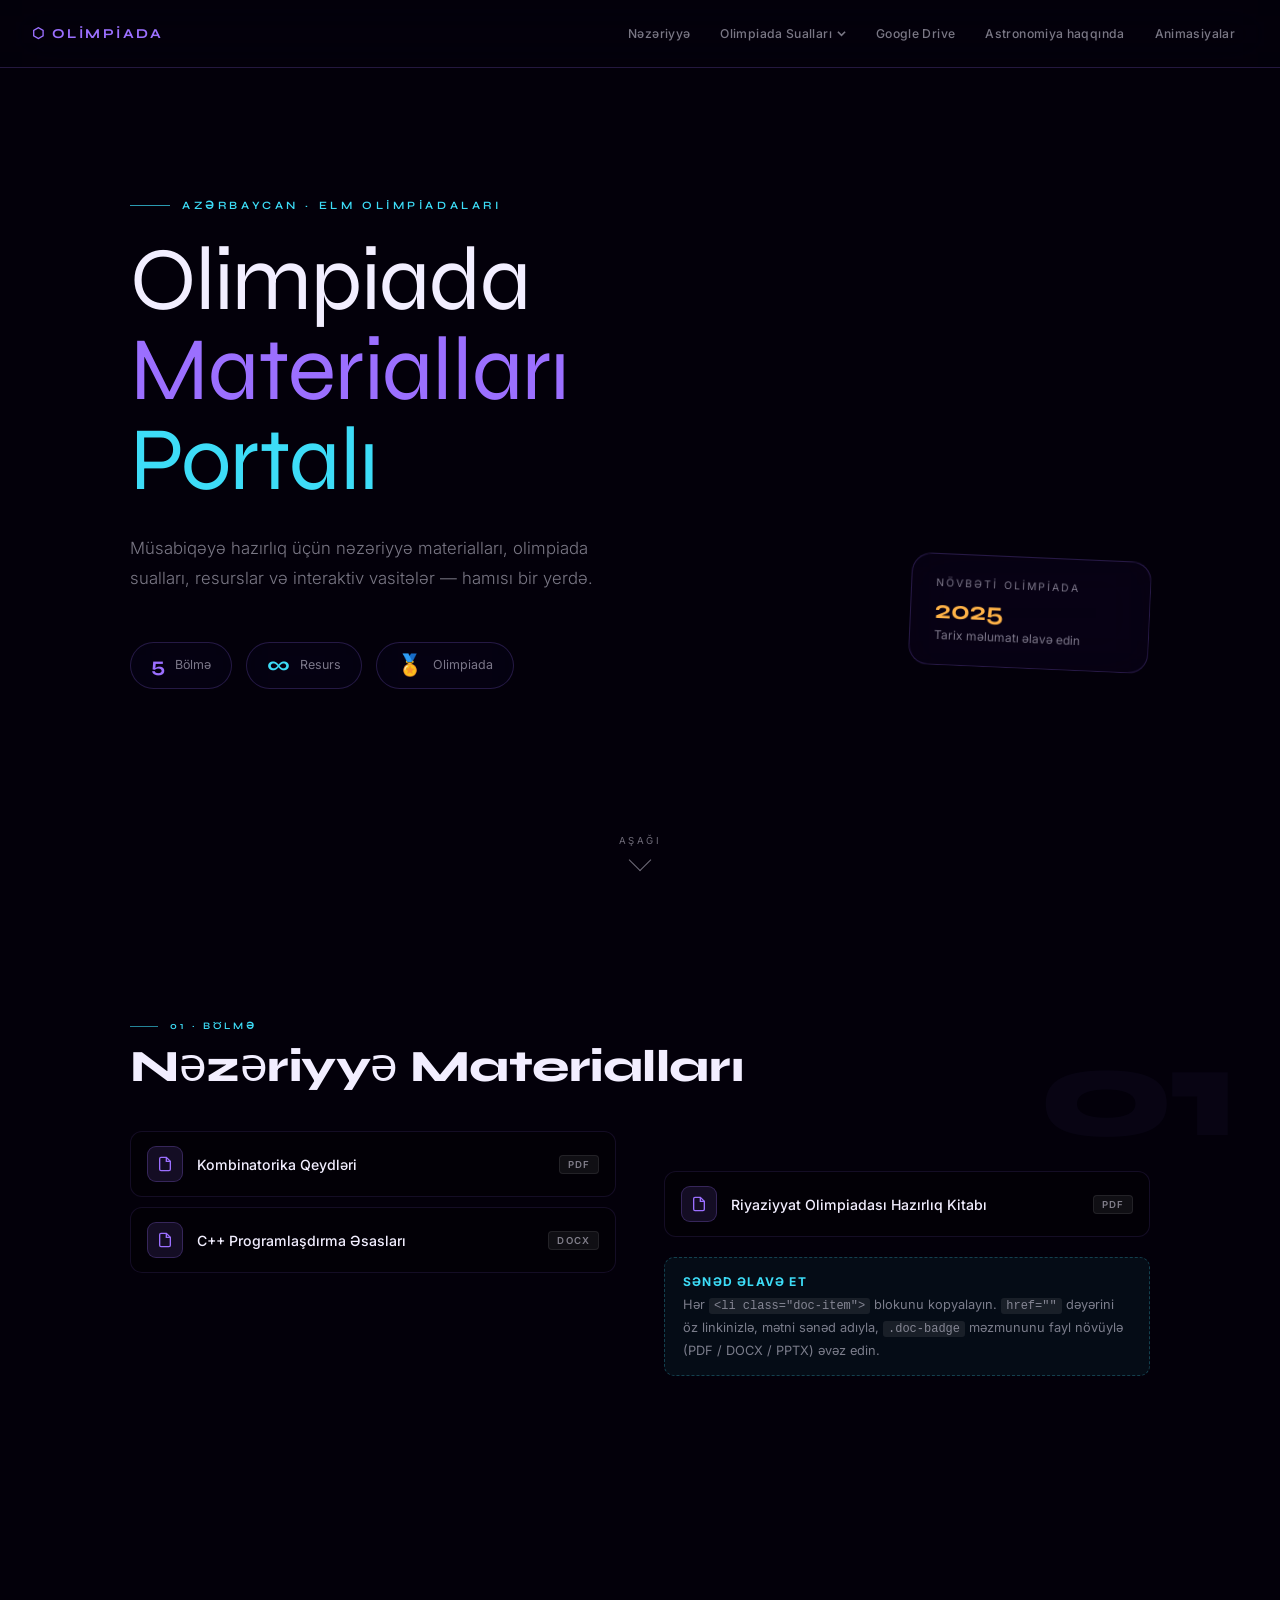
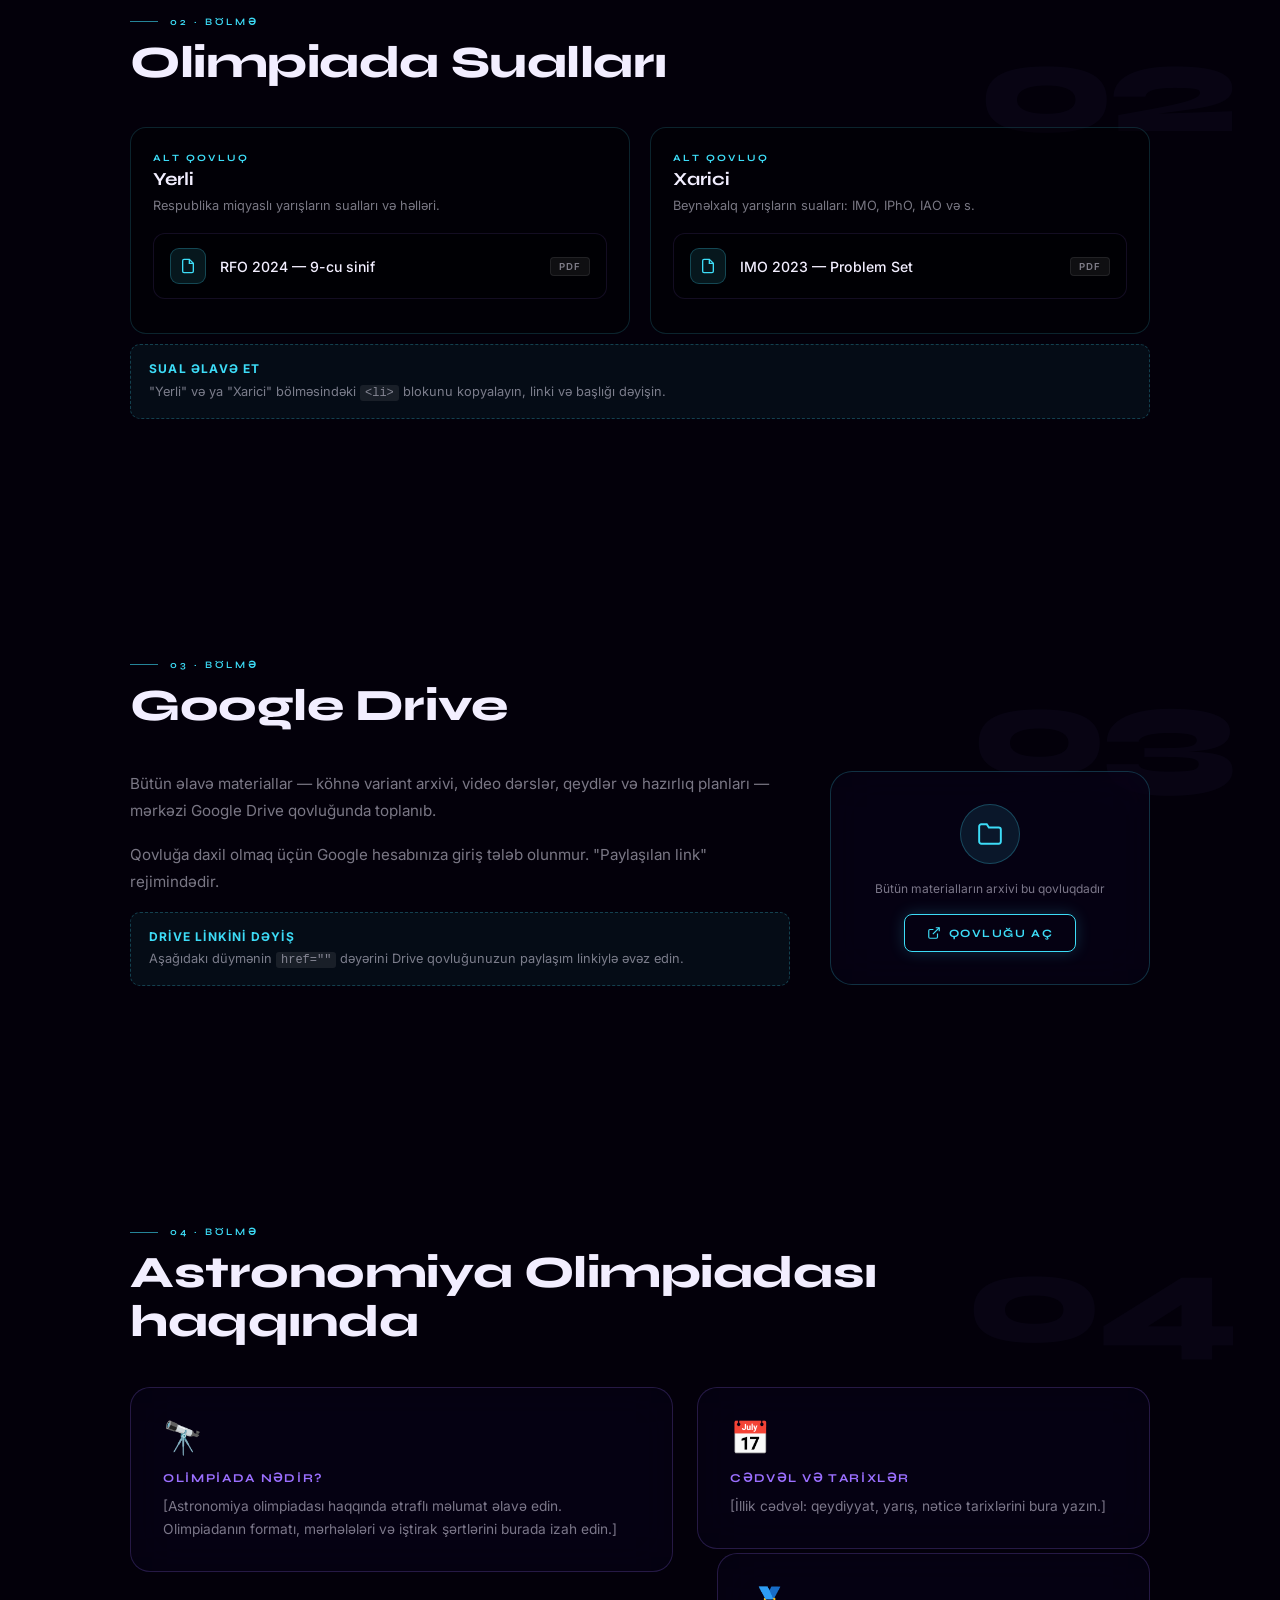
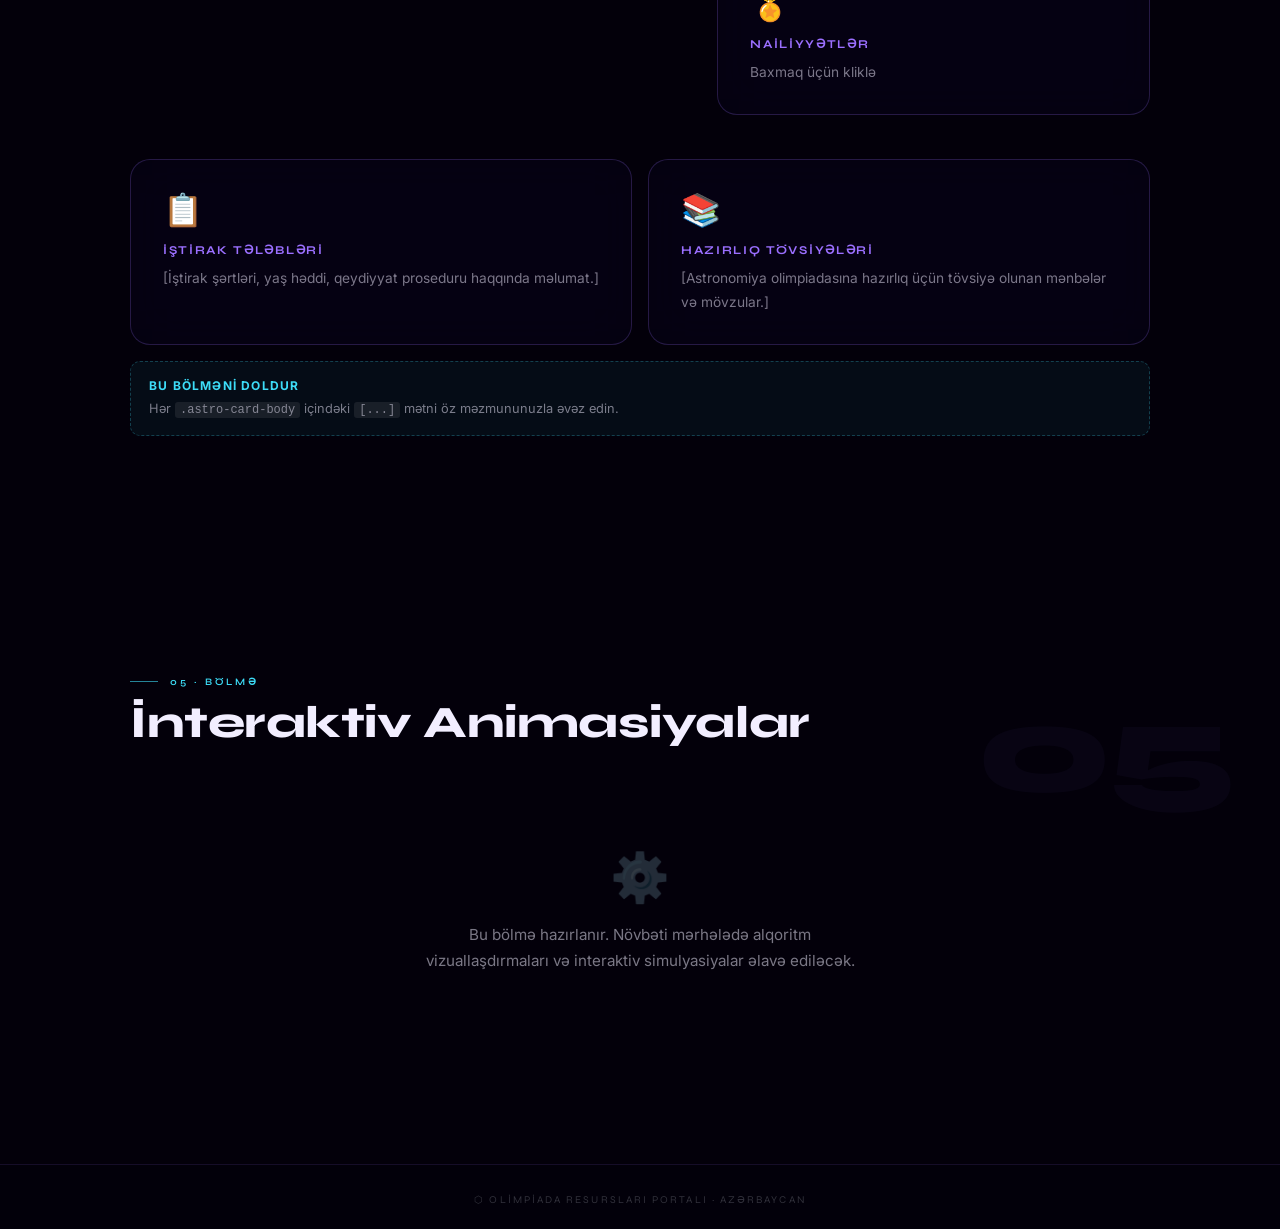
==== commit 84175330: "Rename index1.html to index.html" ====
--- a/index.html
+++ b/index.html
@@ -6,16 +6,9 @@
 <title>Olimpiada Resursları Portalı</title>
 <link rel="preconnect" href="https://fonts.googleapis.com"/>
 <link rel="preconnect" href="https://fonts.gstatic.com" crossorigin/>
-<!--
-  Inter = full Azerbaijani Unicode charset (ə ş ı ü ö ğ ç)
-  Syne = kinetic display font with weight axis for scroll animation
--->
 <link href="https://fonts.googleapis.com/css2?family=Syne:wght@400..800&family=Inter:wght@300;400;500;600&display=swap" rel="stylesheet"/>
 
 <style>
-/* ══════════════════════════════════════════════════
-   DESIGN TOKENS
-══════════════════════════════════════════════════ */
 :root {
   --ink:        #03000A;
   --white:      #F2EEFF;
@@ -25,20 +18,14 @@
   --cyan:       #3DDCF7;
   --rose:       #FF6B9D;
   --amber:      #FFB347;
-
-  /* glass panels */
   --glass-bg:   rgba(8, 2, 22, 0.55);
   --glass-border: rgba(155,111,255,0.22);
   --glass-blur: blur(24px) saturate(160%);
-
   --font-display: 'Syne', sans-serif;
   --font-body:    'Inter', sans-serif;
   --nav-h:        68px;
 }
 
-/* ══════════════════════════════════════════════════
-   RESET + BASE
-══════════════════════════════════════════════════ */
 *, *::before, *::after { box-sizing: border-box; margin: 0; padding: 0; }
 html { scroll-behavior: smooth; font-size: 16px; }
 
@@ -50,44 +37,25 @@
   min-height: 100vh;
 }
 
-/* ══════════════════════════════════════════════════
-   PARALLAX SECTION BACKGROUNDS
-   Each section gets its own full-bleed background image.
-
-   HOW TO CHANGE A BACKGROUND:
-   1. Go to Unsplash (unsplash.com) or NASA image gallery (images.nasa.gov)
-   2. Find an image, click "Download" → copy the direct image URL
-   3. Replace the url('...') value in the matching .bg-* rule below
-   4. Adjust background-position if needed (e.g. "center top" vs "center center")
-══════════════════════════════════════════════════ */
 .bg-hero {
-  /* CURRENT: Deep Milky Way field — NASA/ESA Hubble */
   background-image: url('https://images.unsplash.com/photo-1462331940025-496dfbfc7564?q=85&w=2400&auto=format&fit=crop');
 }
 .bg-theory {
-  /* CURRENT: Purple nebula / cosmic cloud */
   background-image: url('https://images.unsplash.com/photo-1534796636912-3b95b3ab5986?q=85&w=2400&auto=format&fit=crop');
 }
 .bg-questions {
-  /* CURRENT: Star cluster, deep blue tones */
   background-image: url('https://images.unsplash.com/photo-1419242902214-272b3f66ee7a?q=85&w=2400&auto=format&fit=crop');
 }
 .bg-drive {
-  /* CURRENT: Galaxy spiral arm, dark green-black */
   background-image: url('https://images.unsplash.com/photo-1543722530-d2c3201371e7?q=85&w=2400&auto=format&fit=crop');
 }
 .bg-astronomy {
-  /* CURRENT: Saturn-like ring planet, dark violet */
   background-image: url('https://images.unsplash.com/photo-1614314107768-6018061e5700?q=85&w=2400&auto=format&fit=crop');
 }
 .bg-animations {
-  /* CURRENT: Abstract geometric light streaks on black */
   background-image: url('https://images.unsplash.com/photo-1451187580459-43490279c0fa?q=85&w=2400&auto=format&fit=crop');
 }
 
-/* ══════════════════════════════════════════════════
-   SCROLL PROGRESS LINE
-══════════════════════════════════════════════════ */
 #scroll-line {
   position: fixed;
   top: 0; left: 0;
@@ -98,9 +66,6 @@
   transition: width 0.08s linear;
 }
 
-/* ══════════════════════════════════════════════════
-   NAVIGATION
-══════════════════════════════════════════════════ */
 nav {
   position: fixed;
   top: 0; left: 0; right: 0;
@@ -148,7 +113,6 @@
 }
 .nav-link:hover { color: var(--white); background: rgba(155,111,255,0.1); }
 
-/* dropdown */
 .dropdown { position: relative; }
 .dropdown-btn {
   display: flex;
@@ -197,17 +161,13 @@
 .dropdown-item:hover { background: rgba(155,111,255,0.12); color: var(--white); }
 .dropdown-item + .dropdown-item { border-top: 1px solid rgba(155,111,255,0.1); }
 
-/* ══════════════════════════════════════════════════
-   SECTION SHELL (full-bleed bg + overlay)
-══════════════════════════════════════════════════ */
 .section-shell {
   position: relative;
   background-size: cover;
   background-position: center;
-  background-attachment: fixed; /* parallax */
+  background-attachment: fixed;
   padding: 120px 0;
 }
-/* dark overlay so text is always readable */
 .section-shell::before {
   content: '';
   position: absolute;
@@ -220,8 +180,6 @@
   );
   pointer-events: none;
 }
-
-/* hero gets a deeper overlay at top for nav contrast */
 .section-shell.hero-shell::before {
   background: linear-gradient(
     to bottom,
@@ -239,9 +197,6 @@
   padding: 0 40px;
 }
 
-/* ══════════════════════════════════════════════════
-   HERO SECTION
-══════════════════════════════════════════════════ */
 .hero-shell {
   min-height: 100vh;
   display: flex;
@@ -258,23 +213,19 @@
   padding: var(--nav-h) 40px 80px;
 }
 
-/* Organic asymmetric text block — offset left */
-.hero-text-block {
-  max-width: 680px;
-}
-
-/* kinetic title — weight animates on scroll via JS */
+.hero-text-block { max-width: 680px; }
+
 .kinetic-title {
   font-family: var(--font-display);
   font-size: clamp(3rem, 7vw, 6.5rem);
-  font-weight: 400; /* starts light, JS will animate to 800 on scroll */
+  font-weight: 400;
   line-height: 1.0;
   letter-spacing: -0.01em;
   color: var(--white);
   will-change: font-weight, opacity;
   transition: font-variation-settings 0.4s ease;
 }
-.kinetic-title .accent { color: var(--violet); }
+.kinetic-title .accent  { color: var(--violet); }
 .kinetic-title .accent2 { color: var(--cyan); }
 
 .hero-eyebrow {
@@ -307,7 +258,6 @@
   max-width: 480px;
 }
 
-/* floating glass stat pills — organic positions */
 .hero-stats {
   display: flex;
   gap: 14px;
@@ -337,7 +287,6 @@
   line-height: 1.3;
 }
 
-/* floating glass card — overlapping, asymmetric */
 .hero-float-card {
   position: absolute;
   right: 40px;
@@ -367,7 +316,6 @@
 }
 .hfc-sub { font-size: 0.75rem; color: var(--muted); margin-top: 4px; }
 
-/* scroll cue */
 .scroll-cue {
   position: absolute;
   bottom: 32px;
@@ -399,11 +347,6 @@
   50%       { transform: rotate(45deg) translateY(5px); }
 }
 
-/* ══════════════════════════════════════════════════
-   SECTION COMMON ELEMENTS
-══════════════════════════════════════════════════ */
-
-/* section eyebrow */
 .s-eyebrow {
   font-family: var(--font-display);
   font-size: 0.62rem;
@@ -425,7 +368,6 @@
   opacity: 0.6;
 }
 
-/* kinetic section heading */
 .s-heading {
   font-family: var(--font-display);
   font-size: clamp(1.8rem, 3.5vw, 2.8rem);
@@ -438,9 +380,6 @@
   will-change: font-variation-settings;
 }
 
-/* ══════════════════════════════════════════════════
-   GLASSMORPHISM CARD
-══════════════════════════════════════════════════ */
 .glass-card {
   background: var(--glass-bg);
   backdrop-filter: var(--glass-blur);
@@ -455,31 +394,22 @@
   transform: translateY(-2px);
 }
 
-/* ══════════════════════════════════════════════════
-   THEORY SECTION — organic 2-col with overlap
-══════════════════════════════════════════════════ */
 #theory .section-content {
   display: grid;
   grid-template-columns: 1fr 1fr;
   gap: 0 48px;
   align-items: start;
 }
-
-/* heading spans full width */
 #theory .s-eyebrow,
 #theory .s-heading { grid-column: 1 / -1; }
-
-#theory .doc-col:nth-child(odd) { margin-top: 0; }
-#theory .doc-col:nth-child(even) { margin-top: 40px; } /* organic stagger */
+#theory .doc-col:nth-child(odd)  { margin-top: 0; }
+#theory .doc-col:nth-child(even) { margin-top: 40px; }
 
 @media (max-width: 700px) {
   #theory .section-content { grid-template-columns: 1fr; }
   #theory .doc-col:nth-child(even) { margin-top: 0; }
 }
 
-/* ══════════════════════════════════════════════════
-   DOC ITEM
-══════════════════════════════════════════════════ */
 .doc-item {
   display: flex;
   align-items: center;
@@ -533,9 +463,6 @@
   flex-shrink: 0;
 }
 
-/* ══════════════════════════════════════════════════
-   USER NOTE BLOCK
-══════════════════════════════════════════════════ */
 .user-note {
   display: flex;
   gap: 12px;
@@ -552,9 +479,6 @@
 .user-note strong { color: var(--cyan); display: block; margin-bottom: 2px; font-size: 0.75rem; letter-spacing: 0.1em; text-transform: uppercase; }
 .user-note code { background: rgba(255,255,255,0.08); padding: 1px 5px; border-radius: 3px; font-size: 0.75rem; }
 
-/* ══════════════════════════════════════════════════
-   QUESTIONS SECTION — subfolder grid
-══════════════════════════════════════════════════ */
 .subfolder-grid {
   display: grid;
   grid-template-columns: 1fr 1fr;
@@ -590,17 +514,10 @@
   margin-bottom: 18px;
   line-height: 1.5;
 }
-/* cyan icon tint for questions subfolder */
-.subfolder-box .doc-icon-wrap {
-  background: rgba(61,220,247,0.1);
-  border-color: rgba(61,220,247,0.25);
-}
+.subfolder-box .doc-icon-wrap { background: rgba(61,220,247,0.1); border-color: rgba(61,220,247,0.25); }
 .subfolder-box .doc-icon-wrap svg { color: var(--cyan); }
 .subfolder-box .doc-link:hover { color: var(--cyan); }
 
-/* ══════════════════════════════════════════════════
-   DRIVE SECTION
-══════════════════════════════════════════════════ */
 .drive-layout {
   display: grid;
   grid-template-columns: 1fr 320px;
@@ -609,11 +526,7 @@
 }
 @media (max-width: 700px) { .drive-layout { grid-template-columns: 1fr; } }
 
-.drive-text {
-  font-size: 0.95rem;
-  color: var(--muted);
-  line-height: 1.8;
-}
+.drive-text { font-size: 0.95rem; color: var(--muted); line-height: 1.8; }
 
 .drive-glass {
   background: var(--glass-bg);
@@ -636,12 +549,7 @@
   margin: 0 auto 16px;
 }
 .drive-icon-circle svg { width: 26px; height: 26px; color: var(--cyan); }
-.drive-label {
-  font-size: 0.75rem;
-  color: var(--muted);
-  margin-bottom: 16px;
-  line-height: 1.5;
-}
+.drive-label { font-size: 0.75rem; color: var(--muted); margin-bottom: 16px; line-height: 1.5; }
 .drive-btn {
   display: inline-flex;
   align-items: center;
@@ -660,16 +568,9 @@
   transition: all 0.25s;
   box-shadow: 0 0 16px rgba(61,220,247,0.2);
 }
-.drive-btn:hover {
-  background: var(--cyan);
-  color: var(--ink);
-  box-shadow: 0 0 28px rgba(61,220,247,0.5);
-}
+.drive-btn:hover { background: var(--cyan); color: var(--ink); box-shadow: 0 0 28px rgba(61,220,247,0.5); }
 .drive-btn svg { width: 14px; height: 14px; }
 
-/* ══════════════════════════════════════════════════
-   ASTRONOMY SECTION — asymmetric overlapping cards
-══════════════════════════════════════════════════ */
 .astro-layout {
   display: grid;
   grid-template-columns: 1.2fr 1fr;
@@ -678,16 +579,10 @@
 }
 @media (max-width: 700px) { .astro-layout { grid-template-columns: 1fr; } }
 
-.astro-main-card {
-  grid-row: 1 / 3;
-}
-.astro-side-cards {
-  display: flex;
-  flex-direction: column;
-  gap: 16px;
-}
+.astro-main-card { grid-row: 1 / 3; }
+.astro-side-cards { display: flex; flex-direction: column; gap: 16px; }
 .astro-side-cards .glass-card { margin-top: 0; }
-.astro-side-cards .glass-card:nth-child(2) { margin-top: -12px; margin-left: 20px; } /* organic overlap */
+.astro-side-cards .glass-card:nth-child(2) { margin-top: -12px; margin-left: 20px; }
 
 .astro-icon { font-size: 2rem; margin-bottom: 14px; }
 .astro-card-title {
@@ -699,36 +594,13 @@
   color: var(--violet);
   margin-bottom: 10px;
 }
-.astro-card-body {
-  font-size: 0.86rem;
-  color: var(--muted);
-  line-height: 1.7;
-}
-
-/* ══════════════════════════════════════════════════
-   ANIMATIONS SECTION
-══════════════════════════════════════════════════ */
-.anim-placeholder {
-  text-align: center;
-  padding: 60px 0;
-}
-.anim-ph-icon {
-  font-size: 3rem;
-  opacity: 0.25;
-  margin-bottom: 16px;
-}
-.anim-ph-text {
-  font-size: 0.95rem;
-  color: var(--muted);
-  line-height: 1.7;
-  max-width: 440px;
-  margin: 0 auto;
-}
+.astro-card-body { font-size: 0.86rem; color: var(--muted); line-height: 1.7; }
+
+.anim-placeholder { text-align: center; padding: 60px 0; }
+.anim-ph-icon { font-size: 3rem; opacity: 0.25; margin-bottom: 16px; }
+.anim-ph-text { font-size: 0.95rem; color: var(--muted); line-height: 1.7; max-width: 440px; margin: 0 auto; }
 #animation-container { min-height: 10px; }
 
-/* ══════════════════════════════════════════════════
-   SECTION DIVIDER
-══════════════════════════════════════════════════ */
 .section-number {
   position: absolute;
   right: 48px;
@@ -743,9 +615,6 @@
   letter-spacing: -0.04em;
 }
 
-/* ══════════════════════════════════════════════════
-   RESPONSIVE NAV collapse
-══════════════════════════════════════════════════ */
 @media (max-width: 860px) {
   .nav-inner { gap: 2px; padding: 0 16px; }
   .nav-link, .dropdown-btn { font-size: 0.68rem; padding: 6px 8px; }
@@ -755,9 +624,6 @@
   .astro-side-cards .glass-card:nth-child(2) { margin-top: 0; margin-left: 0; }
 }
 
-/* ══════════════════════════════════════════════════
-   FOOTER
-══════════════════════════════════════════════════ */
 footer {
   background: rgba(3,0,10,0.95);
   border-top: 1px solid rgba(155,111,255,0.12);
@@ -770,18 +636,12 @@
   color: rgba(242,238,255,0.2);
 }
 
-/* ══════════════════════════════════════════════════
-   REVEAL ANIMATION (intersection observer)
-══════════════════════════════════════════════════ */
 .reveal {
   opacity: 0;
   transform: translateY(28px);
   transition: opacity 0.7s ease, transform 0.7s ease;
 }
-.reveal.visible {
-  opacity: 1;
-  transform: translateY(0);
-}
+.reveal.visible { opacity: 1; transform: translateY(0); }
 .reveal-delay-1 { transition-delay: 0.1s; }
 .reveal-delay-2 { transition-delay: 0.22s; }
 .reveal-delay-3 { transition-delay: 0.34s; }
@@ -789,12 +649,8 @@
 </head>
 <body>
 
-<!-- Scroll progress line -->
 <div id="scroll-line"></div>
 
-<!-- ══════════════════════════════════════════════
-     NAVIGATION
-══════════════════════════════════════════════ -->
 <nav>
   <div class="nav-inner">
     <a href="#" class="nav-logo">⬡ Olimpiada</a>
@@ -815,9 +671,7 @@
   </div>
 </nav>
 
-<!-- ══════════════════════════════════════════════
-     HERO
-══════════════════════════════════════════════ -->
+<!-- HERO -->
 <section class="section-shell hero-shell bg-hero" id="hero">
   <div class="hero-content">
     <div class="hero-text-block">
@@ -845,58 +699,26 @@
         </div>
       </div>
     </div>
-
-    <!-- Organic floating glass card — overlapping hero image -->
     <div class="hero-float-card">
       <p class="hfc-label">Növbəti olimpiada</p>
-      <!--
-        BURA TARIX YAZIN:
-        Bu kiçik float kartdakı tarix və adı
-        öz olimpiadanıza uyğun dəyişin.
-      -->
       <p class="hfc-val">2025</p>
       <p class="hfc-sub">Tarix məlumatı əlavə edin</p>
     </div>
   </div>
-
   <div class="scroll-cue">
     <span>Aşağı</span>
     <div class="chevron"></div>
   </div>
 </section>
 
-<!-- ══════════════════════════════════════════════
-     1 · THEORY
-══════════════════════════════════════════════ -->
+<!-- 1 · THEORY -->
 <section class="section-shell bg-theory" id="theory">
   <span class="section-number">01</span>
   <div class="section-content">
     <p class="s-eyebrow reveal">01 · Bölmə</p>
     <h2 class="s-heading reveal reveal-delay-1">Nəzəriyyə Materialları</h2>
-
-    <!--
-      SÜTUN QURULUŞU:
-      İki sütunlu organik layout. Sol sütun normal,
-      sağ sütun 40px aşağı sürüşür — bu qeyri-simmetrik effektdir.
-      Sənədləri aşağıdakı kimi bölüşdürün:
-      ilk yarısı .doc-col:first-of-type içinə,
-      ikinci yarısı ikinci .doc-col içinə.
-    -->
-
     <div class="doc-col reveal reveal-delay-1">
       <ul style="list-style:none;padding:0;margin:0;">
-        <!--
-          SƏNƏD ƏLAVƏ ETMƏYİN YOLU:
-          ─────────────────────────────────────────
-          1. href="..." dəyərinə Google Drive,
-             Dropbox və ya birbaşa fayl linkini yazın.
-             Məsələn: href="https://drive.google.com/file/d/XXX/view"
-          2. .doc-link içindəki mətni sənəd adıyla əvəz edin.
-          3. .doc-badge içinə fayl növünü yazın: PDF, DOCX, PPTX
-          4. Yeni sənəd üçün bütün <li>...</li> blokunu
-             kopyalayıb yapışdırın.
-          ─────────────────────────────────────────
-        -->
         <li class="doc-item">
           <div class="doc-icon-wrap">
             <svg viewBox="0 0 24 24" fill="none" stroke="currentColor" stroke-width="2"><path d="M14 2H6a2 2 0 00-2 2v16a2 2 0 002 2h12a2 2 0 002-2V8z"/><polyline points="14 2 14 8 20 8"/></svg>
@@ -911,13 +733,10 @@
           <a href="URL_DOC2.docx" target="_blank" class="doc-link">C++ Programlaşdırma Əsasları</a>
           <span class="doc-badge">DOCX</span>
         </li>
-        <!-- YENİ SƏNƏD BURAYA -->
       </ul>
     </div>
-
     <div class="doc-col reveal reveal-delay-2">
       <ul style="list-style:none;padding:0;margin:0;">
-        <!-- İKİNCİ SÜTUN: eyni <li> forması ilə sənəd əlavə edin -->
         <li class="doc-item">
           <div class="doc-icon-wrap">
             <svg viewBox="0 0 24 24" fill="none" stroke="currentColor" stroke-width="2"><path d="M14 2H6a2 2 0 00-2 2v16a2 2 0 002 2h12a2 2 0 002-2V8z"/><polyline points="14 2 14 8 20 8"/></svg>
@@ -925,9 +744,7 @@
           <a href="URL_DOC3.pdf" target="_blank" class="doc-link">Riyaziyyat Olimpiadası Hazırlıq Kitabı</a>
           <span class="doc-badge">PDF</span>
         </li>
-        <!-- YENİ SƏNƏD BURAYA -->
       </ul>
-
       <div class="user-note" style="margin-top:20px;">
         <span>
           <strong>Sənəd əlavə et</strong>
@@ -940,17 +757,13 @@
   </div>
 </section>
 
-<!-- ══════════════════════════════════════════════
-     2 · OLİMPİADA SUALLARI
-══════════════════════════════════════════════ -->
+<!-- 2 · SUALLAR -->
 <section class="section-shell bg-questions" id="questions">
   <span class="section-number">02</span>
   <div class="section-content">
     <p class="s-eyebrow reveal">02 · Bölmə</p>
     <h2 class="s-heading reveal reveal-delay-1">Olimpiada Sualları</h2>
-
     <div class="subfolder-grid reveal reveal-delay-2">
-      <!-- YERLİ -->
       <div class="subfolder-box" id="yerli">
         <p class="sf-tag">alt qovluq</p>
         <h3 class="sf-title">Yerli</h3>
@@ -963,15 +776,8 @@
             <a href="URL_LOCAL1.pdf" target="_blank" class="doc-link">RFO 2024 — 9-cu sinif</a>
             <span class="doc-badge">PDF</span>
           </li>
-          <!--
-            YERLİ SUAL ƏLAVƏ ET:
-            Yuxarıdakı <li> blokunu kopyala,
-            href və mətni dəyiş.
-          -->
         </ul>
       </div>
-
-      <!-- XARİCİ -->
       <div class="subfolder-box" id="xarici">
         <p class="sf-tag">alt qovluq</p>
         <h3 class="sf-title">Xarici</h3>
@@ -984,34 +790,24 @@
             <a href="URL_INT1.pdf" target="_blank" class="doc-link">IMO 2023 — Problem Set</a>
             <span class="doc-badge">PDF</span>
           </li>
-          <!--
-            XARİCİ SUAL ƏLAVƏ ET:
-            Yuxarıdakı <li> blokunu kopyala,
-            href və mətni dəyiş.
-          -->
         </ul>
       </div>
     </div>
-
     <div class="user-note reveal reveal-delay-3" style="margin-top:10px;">
       <span>
         <strong>Sual əlavə et</strong>
         "Yerli" və ya "Xarici" bölməsindəki <code>&lt;li&gt;</code> blokunu kopyalayın, linki və başlığı dəyişin.
-        Hər il üçün ayrı sıra yaradın. Şərh bloku (<code>&lt;!-- ... --&gt;</code>) var olan yerə yapışdırın.
       </span>
     </div>
   </div>
 </section>
 
-<!-- ══════════════════════════════════════════════
-     3 · GOOGLE DRIVE
-══════════════════════════════════════════════ -->
+<!-- 3 · DRIVE -->
 <section class="section-shell bg-drive" id="drive">
   <span class="section-number">03</span>
   <div class="section-content">
     <p class="s-eyebrow reveal">03 · Bölmə</p>
     <h2 class="s-heading reveal reveal-delay-1">Google Drive</h2>
-
     <div class="drive-layout">
       <div class="drive-text reveal reveal-delay-1">
         <p style="margin-bottom:16px;">
@@ -1023,13 +819,10 @@
         <div class="user-note" style="margin-top:0;">
           <span>
             <strong>Drive linkini dəyiş</strong>
-            Aşağıdakı <code>.drive-btn</code> düyməsinin <code>href=""</code> dəyərini
-            Google Drive qovluğunuzun "Hamı görə bilər" paylaşım linkiylə əvəz edin.
-            Drive → Paylaş → Link kopyala (Baxıcı rejimi tövsiyə olunur).
+            Aşağıdakı düymənin <code>href=""</code> dəyərini Drive qovluğunuzun paylaşım linkiylə əvəz edin.
           </span>
         </div>
       </div>
-
       <div class="drive-glass reveal reveal-delay-2">
         <div class="drive-icon-circle">
           <svg viewBox="0 0 24 24" fill="none" stroke="currentColor" stroke-width="1.8">
@@ -1037,11 +830,6 @@
           </svg>
         </div>
         <p class="drive-label">Bütün materialların arxivi bu qovluqdadır</p>
-        <!--
-          DRIVE LİNKİNİZİ BURA YAZIN:
-          href="YOUR_GOOGLE_DRIVE_LINK_HERE" əvəzinə
-          öz Drive paylaşım linkinizi yapışdırın.
-        -->
         <a href="YOUR_GOOGLE_DRIVE_LINK_HERE" target="_blank" class="drive-btn">
           <svg viewBox="0 0 24 24" fill="none" stroke="currentColor" stroke-width="2"><path d="M18 13v6a2 2 0 01-2 2H5a2 2 0 01-2-2V8a2 2 0 012-2h6"/><polyline points="15 3 21 3 21 9"/><line x1="10" y1="14" x2="21" y2="3"/></svg>
           Qovluğu Aç
@@ -1051,239 +839,124 @@
   </div>
 </section>
 
-<!-- ══════════════════════════════════════════════
-     4 · ASTRONOMİYA OLİMPİADASI HAQQINDA
-══════════════════════════════════════════════ -->
+<!-- 4 · ASTRONOMİYA -->
 <section class="section-shell bg-astronomy" id="astronomy">
   <span class="section-number">04</span>
   <div class="section-content">
     <p class="s-eyebrow reveal">04 · Bölmə</p>
     <h2 class="s-heading reveal reveal-delay-1">Astronomiya Olimpiadası haqqında</h2>
 
-    <!--
-      ASİMMETRİK LAYOUT:
-      Sol tərəfdə böyük əsas kart (grid-row: 1/3 tutur),
-      sağda iki kiçik kart üst-üstə, ikincisi sola sürüşür.
-      Bu "space debris" tipli qeyri-xətti görünüş yaradır.
-    -->
+    <!-- ═══ GRID BAŞLAYIR ═══ -->
     <div class="astro-layout">
-      <!-- Böyük əsas kart -->
+
+      <!-- Sol: böyük kart -->
       <div class="glass-card astro-main-card reveal reveal-delay-1">
         <div class="astro-icon">🔭</div>
         <p class="astro-card-title">Olimpiada nədir?</p>
         <p class="astro-card-body">
-          <!--
-            BURAYA ÖZ MƏTNİNİZİ YAZIN:
-            Astronomiya olimpiadasının mahiyyəti,
-            neçə mərhələdən ibarət olduğu,
-            kimlərin iştirak edə biləcəyi haqqında
-            3-5 cümlə əlavə edin.
-          -->
           [Astronomiya olimpiadası haqqında ətraflı məlumat əlavə edin. Olimpiadanın formatı, mərhələləri və iştirak şərtlərini burada izah edin.]
         </p>
       </div>
 
-      <!-- Sağ kiçik kartlar -->
+      <!-- Sağ: kiçik kartlar -->
       <div class="astro-side-cards">
-
-      <div class="glass-card reveal reveal-delay-2">
+        <div class="glass-card reveal reveal-delay-2">
           <div class="astro-icon">📅</div>
-              <p class="astro-card-title">Cədvəl və tarixlər</p>
-              <p class="astro-card-body">
-                  [İllik cədvəl: qeydiyyat, yarış, nəticə tarixlərini bura yazın.]
-              </p>
-      </div>
-
-      <!-- NAILIYYETLER BUTTON -->
-      <div class="glass-card reveal reveal-delay-3" onclick="window.toggleSection('nailiyyetler')" style="cursor:pointer;">
+          <p class="astro-card-title">Cədvəl və tarixlər</p>
+          <p class="astro-card-body">[İllik cədvəl: qeydiyyat, yarış, nəticə tarixlərini bura yazın.]</p>
+        </div>
+        <div class="glass-card reveal reveal-delay-3" id="nailiyyetButton" style="cursor:pointer;">
           <div class="astro-icon">🏅</div>
-              <p class="astro-card-title">Nailiyyətlər</p>
-              <p class="astro-card-body">
-              Baxmaq üçün kliklə
-              </p>
-          </div>
-
-      </div>
-
-      <!-- AÇILAN HİSSƏ -->
-      <div id="nailiyyetler" style="display:none; margin-top:15px;">
-          <div class="glass-card">
-              <p class="astro-card-title">Nailiyyətlər</p>
-              <p class="astro-card-body">
-                  <b>2025</b><br>
-                  Komanda rəhbərləri: Famil Mustafa, Vaqif Əliyev<br>
-                  <table style="width:100%; margin-top:10px; color:white; border-collapse:none;">
-                <tr>
-                    <th style="text-align:left;">İştirakçı</th>
-                    <th style="text-align:left;">Nəticə</th>
-                </tr>
-                <tr>
-                    <td>Oqtay Lətifli</td>
-                    <td>Bürünc medal</td>
-                </tr>
-                <tr>
-                    <td>Məhəmməd Cəfərli</td>
-                    <td>Bürünc medal</td>
-                </tr>
-                <tr>
-                    <td>Aqil Güləliyev</td>
-                    <td>Həvəsləndirici mükafat</td>
-                </tr>
-                <tr>
-                    <td>Raiq Babazadə</td>
-                    <td>Həvəsləndirici mükafat</td>
-                </tr>
-                <tr>
-                    <td>Elvin Məcidov</td>
-                    <td> </td>
-                </tr>
-            </table>
-                
-                  <br>
-
-                
-                  <b>2024</b><br>
-                  Komanda rəhbərləri: Famil Mustafa, Abdullah Bazarov<br>
-                  <table style="width:100%; margin-top:10px; color:white; border-collapse:none;">
-                <tr>
-                    <th style="text-align:left;">İştirakçı</th>
-                    <th style="text-align:left;">Nəticə</th>
-                </tr>
-                <tr>
-                    <td>Məhəmməd Cəfərli</td>
-                    <td>Həvəsləndirici mükafat</td>
-                </tr>
-                <tr>
-                    <td>Oqtay Lətifli</td>
-                    <td>Həvəsləndirici mükafat</td>
-                </tr>
-                <tr>
-                    <td>Aqil Güləliyev</td>
-                    <td>Həvəsləndirici mükafat</td>
-                </tr>
-                <tr>
-                    <td>Adil Səttarov</td>
-                    <td>Həvəsləndirici mükafat</td>
-                </tr>
-                <tr>
-                    <td>Atilla Muradlı</td>
-                    <td> </td>
-                </tr>
-            </table>
-                
-                  <br>
-
-                  <b>2023</b><br>
-                  Komanda rəhbərləri: Famil Mustafa, Abdullah Bazarov<br>
-                  <table style="width:100%; margin-top:10px; color:white; border-collapse:none;">
-                <tr>
-                    <th style="text-align:left;">İştirakçı</th>
-                    <th style="text-align:left;">Nəticə</th>
-                </tr>
-                <tr>
-                    <td>Qəndab Məmmədova</td>
-                    <td>Həvəsləndirici mükafat</td>
-                </tr>
-                <tr>
-                    <td>Nicat Abbasov</td>
-                    <td> </td>
-                </tr>
-                <tr>
-                    <td>Oqtay Lətifli</td>
-                    <td> </td>
-                </tr>
-                <tr>
-                    <td>Nəzrin Miriyeva</td>
-                    <td> </td>
-                </tr>
-                <tr>
-                    <td>Atilla Muradlı</td>
-                    <td> </td>
-                </tr>
-            </table>
-
-            
-                  <br>
-
-                  <b>2022</b><br>
-                  Komanda rəhbərləri: Famil Mustafa, Abdullah Bazarov<br>
-                  <table style="width:100%; margin-top:10px; color:white; border-collapse:none;">
-                <tr>
-                    <th style="text-align:left;">İştirakçı</th>
-                    <th style="text-align:left;">Nəticə</th>
-                </tr>
-                <tr>
-                    <td>Vaqif Əliyev</td>
-                    <td>Həvəsləndirici mükafat</td>
-                </tr>
-                <tr>
-                    <td>Nicat Abbasov</td>
-                    <td>Həvəsləndirici mükafat</td>
-                </tr>
-                <tr>
-                    <td>Qəndab Məmmədova</td>
-                    <td> </td>
-                </tr>
-                <tr>
-                    <td>Fəxriyyə ...</td>
-                    <td>Həvəsləndirici mükafat</td>
-                </tr>
-                <tr>
-                    <td>Rəşad ...</td>
-                    <td> </td>
-                </tr>
-            </table>
-              </p>
-          </div>
-      </div>
+          <p class="astro-card-title">Nailiyyətlər</p>
+          <p class="astro-card-body">Baxmaq üçün kliklə</p>
+        </div>
+      </div>
+
+    </div>
+    <!-- ═══ GRID BAĞLANDI ═══ -->
+
+    <!-- Nailiyyətlər — grid-in XARİCİNDƏDİR, ona görə düzgün açılır -->
+    <div id="nailiyyetler" style="display:none; margin-top:20px;">
+      <div class="glass-card">
+        <p class="astro-card-title">Nailiyyətlər</p>
+        <p class="astro-card-body">
+          <b>2025</b><br>
+          Komanda rəhbərləri: Famil Mustafa, Vaqif Əliyev<br>
+          <table style="width:100%; margin-top:10px; color:white; border-collapse:collapse;">
+            <tr><th style="text-align:left; padding:4px 8px;">İştirakçı</th><th style="text-align:left; padding:4px 8px;">Nəticə</th></tr>
+            <tr><td style="padding:4px 8px;">Oqtay Lətifli</td><td style="padding:4px 8px;">Bürünc medal</td></tr>
+            <tr><td style="padding:4px 8px;">Məhəmməd Cəfərli</td><td style="padding:4px 8px;">Bürünc medal</td></tr>
+            <tr><td style="padding:4px 8px;">Aqil Güləliyev</td><td style="padding:4px 8px;">Həvəsləndirici mükafat</td></tr>
+            <tr><td style="padding:4px 8px;">Raiq Babazadə</td><td style="padding:4px 8px;">Həvəsləndirici mükafat</td></tr>
+            <tr><td style="padding:4px 8px;">Elvin Məcidov</td><td style="padding:4px 8px;"> </td></tr>
+          </table>
+
+          <br><b>2024</b><br>
+          Komanda rəhbərləri: Famil Mustafa, Abdullah Bazarov<br>
+          <table style="width:100%; margin-top:10px; color:white; border-collapse:collapse;">
+            <tr><th style="text-align:left; padding:4px 8px;">İştirakçı</th><th style="text-align:left; padding:4px 8px;">Nəticə</th></tr>
+            <tr><td style="padding:4px 8px;">Məhəmməd Cəfərli</td><td style="padding:4px 8px;">Həvəsləndirici mükafat</td></tr>
+            <tr><td style="padding:4px 8px;">Oqtay Lətifli</td><td style="padding:4px 8px;">Həvəsləndirici mükafat</td></tr>
+            <tr><td style="padding:4px 8px;">Aqil Güləliyev</td><td style="padding:4px 8px;">Həvəsləndirici mükafat</td></tr>
+            <tr><td style="padding:4px 8px;">Adil Səttarov</td><td style="padding:4px 8px;">Həvəsləndirici mükafat</td></tr>
+            <tr><td style="padding:4px 8px;">Atilla Muradlı</td><td style="padding:4px 8px;"> </td></tr>
+          </table>
+
+          <br><b>2023</b><br>
+          Komanda rəhbərləri: Famil Mustafa, Abdullah Bazarov<br>
+          <table style="width:100%; margin-top:10px; color:white; border-collapse:collapse;">
+            <tr><th style="text-align:left; padding:4px 8px;">İştirakçı</th><th style="text-align:left; padding:4px 8px;">Nəticə</th></tr>
+            <tr><td style="padding:4px 8px;">Qəndab Məmmədova</td><td style="padding:4px 8px;">Həvəsləndirici mükafat</td></tr>
+            <tr><td style="padding:4px 8px;">Nicat Abbasov</td><td style="padding:4px 8px;"> </td></tr>
+            <tr><td style="padding:4px 8px;">Oqtay Lətifli</td><td style="padding:4px 8px;"> </td></tr>
+            <tr><td style="padding:4px 8px;">Nəzrin Miriyeva</td><td style="padding:4px 8px;"> </td></tr>
+            <tr><td style="padding:4px 8px;">Atilla Muradlı</td><td style="padding:4px 8px;"> </td></tr>
+          </table>
+
+          <br><b>2022</b><br>
+          Komanda rəhbərləri: Famil Mustafa, Abdullah Bazarov<br>
+          <table style="width:100%; margin-top:10px; color:white; border-collapse:collapse;">
+            <tr><th style="text-align:left; padding:4px 8px;">İştirakçı</th><th style="text-align:left; padding:4px 8px;">Nəticə</th></tr>
+            <tr><td style="padding:4px 8px;">Vaqif Əliyev</td><td style="padding:4px 8px;">Həvəsləndirici mükafat</td></tr>
+            <tr><td style="padding:4px 8px;">Nicat Abbasov</td><td style="padding:4px 8px;">Həvəsləndirici mükafat</td></tr>
+            <tr><td style="padding:4px 8px;">Qəndab Məmmədova</td><td style="padding:4px 8px;"> </td></tr>
+            <tr><td style="padding:4px 8px;">Fəxriyyə ...</td><td style="padding:4px 8px;">Həvəsləndirici mükafat</td></tr>
+            <tr><td style="padding:4px 8px;">Rəşad ...</td><td style="padding:4px 8px;"> </td></tr>
+          </table>
+        </p>
+      </div>
+    </div>
 
     <!-- Əlavə kart sırası -->
-    <div style="display:grid;grid-template-columns:1fr 1fr;gap:16px;margin-top:16px;" class="reveal reveal-delay-2">
+    <div style="display:grid;grid-template-columns:1fr 1fr;gap:16px;margin-top:20px;" class="reveal reveal-delay-2">
       <div class="glass-card">
         <div class="astro-icon">📋</div>
         <p class="astro-card-title">İştirak tələbləri</p>
-        <p class="astro-card-body">
-          <!--
-            TƏLƏBLƏRİ BURAYA YAZIN:
-            Yaş həddi, sinif, hazırlıq tövsiyələri.
-          -->
-          [İştirak şərtləri, yaş həddi, qeydiyyat proseduru haqqında məlumat.]
-        </p>
+        <p class="astro-card-body">[İştirak şərtləri, yaş həddi, qeydiyyat proseduru haqqında məlumat.]</p>
       </div>
       <div class="glass-card">
         <div class="astro-icon">📚</div>
         <p class="astro-card-title">Hazırlıq tövsiyələri</p>
-        <p class="astro-card-body">
-          <!--
-            TÖVSİYƏLƏRİ BURAYA YAZIN:
-            Hansı kitabları oxumaq lazımdır,
-            hansı mövzulara fokuslanmaq lazımdır.
-          -->
-          [Astronomiya olimpiadasına hazırlıq üçün tövsiyə olunan mənbələr və mövzular.]
-        </p>
+        <p class="astro-card-body">[Astronomiya olimpiadasına hazırlıq üçün tövsiyə olunan mənbələr və mövzular.]</p>
       </div>
     </div>
 
     <div class="user-note reveal" style="margin-top:16px;">
       <span>
         <strong>Bu bölməni doldur</strong>
-        Hər <code>.astro-card-body</code> içindəki
-        köşəli mötərizəli <code>[...]</code> mətni öz məzmununuzla əvəz edin.
-        Yeni kart əlavə etmək üçün <code>&lt;div class="glass-card"&gt;</code> blokunu kopyalayın.
+        Hər <code>.astro-card-body</code> içindəki <code>[...]</code> mətni öz məzmununuzla əvəz edin.
       </span>
     </div>
+
   </div>
 </section>
 
-<!-- ══════════════════════════════════════════════
-     5 · İNTERAKTİV ANİMASİYALAR
-══════════════════════════════════════════════ -->
+<!-- 5 · ANİMASİYALAR -->
 <section class="section-shell bg-animations" id="animations">
   <span class="section-number">05</span>
   <div class="section-content">
     <p class="s-eyebrow reveal">05 · Bölmə</p>
     <h2 class="s-heading reveal reveal-delay-1">İnteraktiv Animasiyalar</h2>
-
     <div class="anim-placeholder reveal reveal-delay-2">
       <div class="anim-ph-icon">⚙️</div>
       <p class="anim-ph-text">
@@ -1296,11 +969,8 @@
 
 <footer>⬡ Olimpiada Resursları Portalı · Azərbaycan</footer>
 
-<!-- ══════════════════════════════════════════════
-     SCRIPTS
-══════════════════════════════════════════════ -->
 <script>
-/* ─── SCROLL PROGRESS LINE ─────────────────── */
+/* SCROLL PROGRESS */
 const scrollLine = document.getElementById('scroll-line');
 window.addEventListener('scroll', () => {
   const scrolled = document.documentElement.scrollTop;
@@ -1308,48 +978,28 @@
   scrollLine.style.width = (scrolled / total * 100) + '%';
 }, { passive: true });
 
-/* ─── KINETIC TYPOGRAPHY ────────────────────
-   Syne is a variable font (wght 400–800).
-   As the user scrolls past 0–300px,
-   heading font-weight ramps up from 400 → 800,
-   giving a "tightening" pull effect.
-
-   HOW IT WORKS:
-   - We watch scrollY
-   - Map it to a weight value between 400 and 800
-   - Apply it via font-variation-settings
-   - All .s-heading elements across sections respond
-     to their own visibility ratio via IntersectionObserver
-*/
+/* KINETIC TYPOGRAPHY */
 function lerp(a, b, t) { return a + (b - a) * Math.min(Math.max(t, 0), 1); }
 
-/* Hero title: weight increases as you scroll away from top */
 const heroTitle = document.getElementById('hero-title');
 window.addEventListener('scroll', () => {
   const t = Math.min(window.scrollY / 400, 1);
   const w = Math.round(lerp(400, 800, t));
-  if (heroTitle) {
-    heroTitle.style.fontVariationSettings = `"wght" ${w}`;
-  }
+  if (heroTitle) heroTitle.style.fontVariationSettings = `"wght" ${w}`;
 }, { passive: true });
 
-/* Section headings: animate weight when section is in viewport */
 const sectionHeadings = document.querySelectorAll('.s-heading');
 const headingObserver = new IntersectionObserver((entries) => {
   entries.forEach(entry => {
     if (entry.isIntersecting) {
-      const ratio = entry.intersectionRatio;
-      const w = Math.round(lerp(400, 750, ratio));
+      const w = Math.round(lerp(400, 750, entry.intersectionRatio));
       entry.target.style.fontVariationSettings = `"wght" ${w}`;
     }
   });
 }, { threshold: Array.from({length: 20}, (_, i) => i * 0.05) });
-
 sectionHeadings.forEach(h => headingObserver.observe(h));
 
-/* ─── REVEAL ON SCROLL ──────────────────────
-   Fades elements in as they enter the viewport.
-*/
+/* REVEAL ON SCROLL */
 const revealObserver = new IntersectionObserver((entries) => {
   entries.forEach(entry => {
     if (entry.isIntersecting) {
@@ -1358,13 +1008,22 @@
     }
   });
 }, { threshold: 0.12 });
-
 document.querySelectorAll('.reveal').forEach(el => revealObserver.observe(el));
 
-/* ─── INIT ──────────────────────────────────── */
+/* NAİLİYYƏTLƏR TOGGLE */
+const nailiyyetBtn = document.getElementById('nailiyyetButton');
+const nailiyyetler = document.getElementById('nailiyyetler');
+if (nailiyyetBtn && nailiyyetler) {
+  nailiyyetBtn.addEventListener('click', () => {
+    nailiyyetler.style.display =
+      (nailiyyetler.style.display === 'none' || nailiyyetler.style.display === '')
+        ? 'block'
+        : 'none';
+  });
+}
+
 document.addEventListener('DOMContentLoaded', () => {
   console.log('Portal işə düşdü 🌌');
-  /* Animasiya bölməsi: initAnimations() buraya gələcək */
 });
 </script>
 </body>
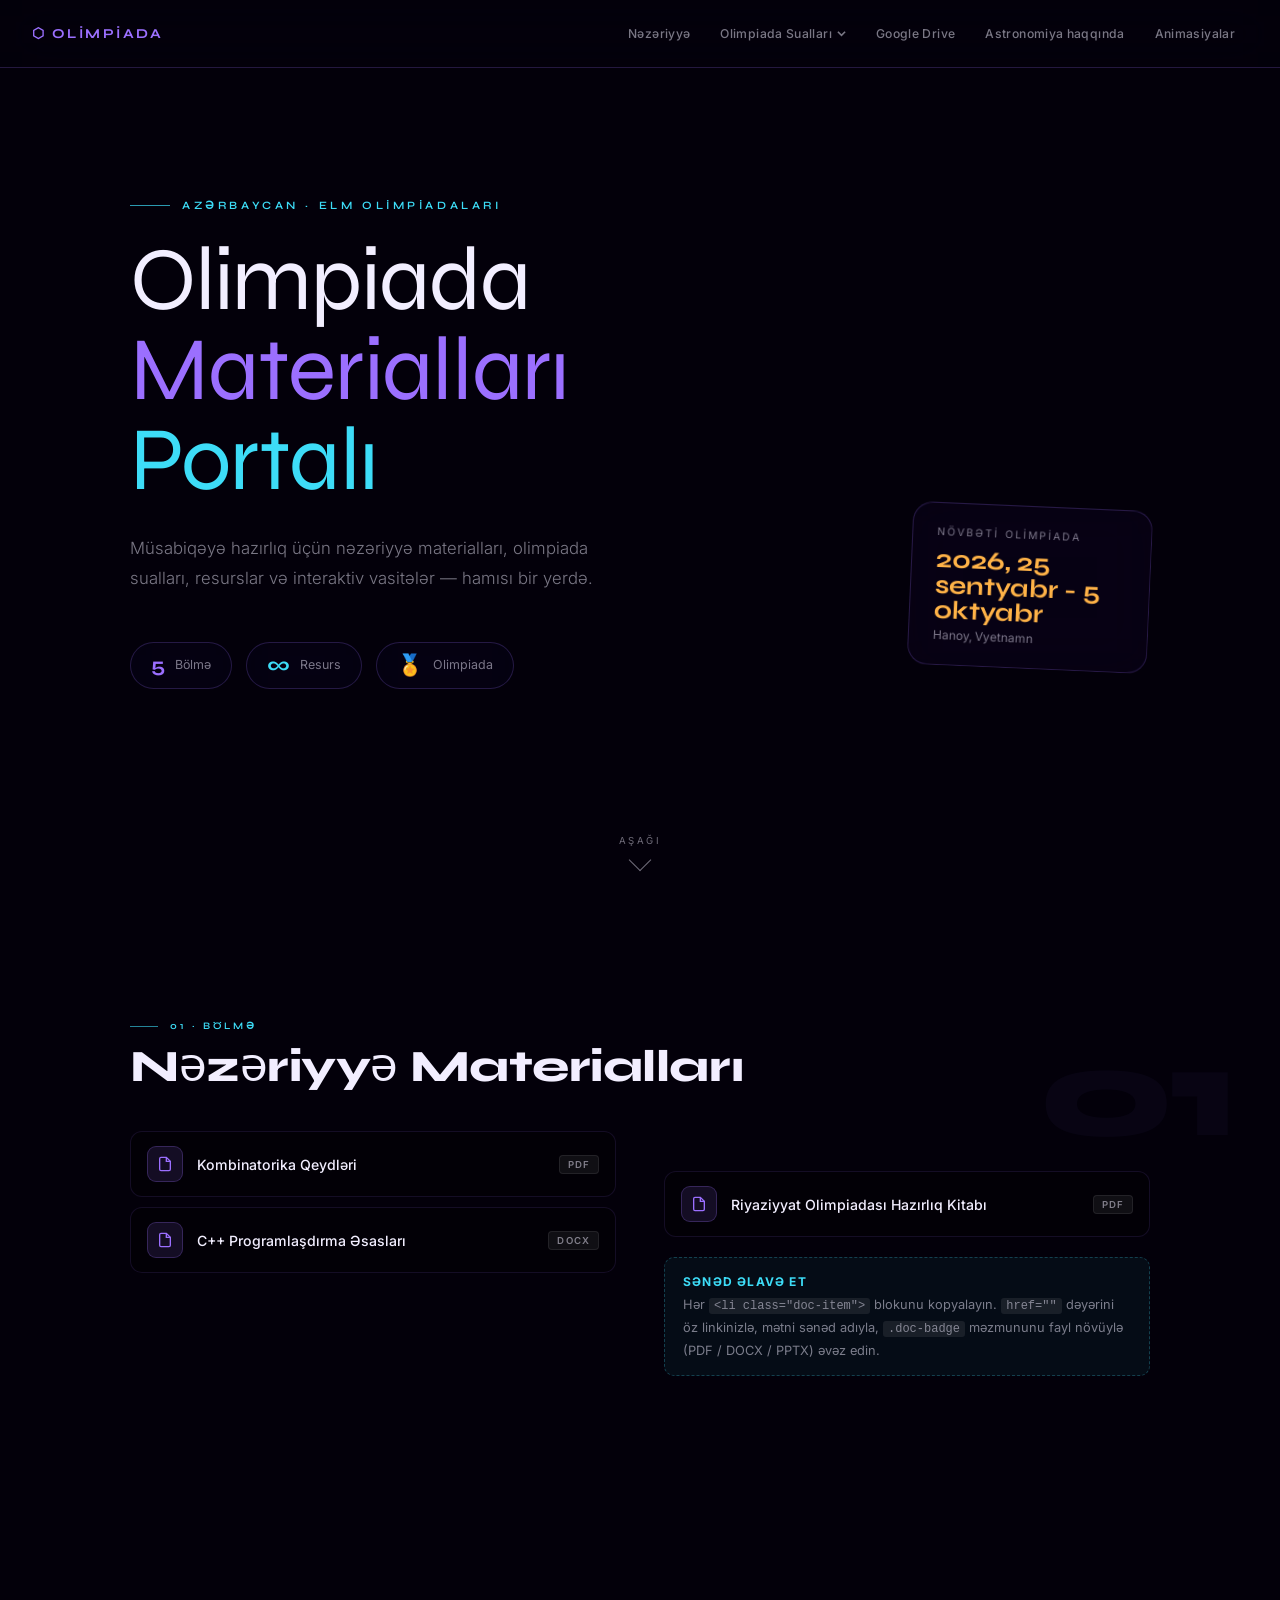
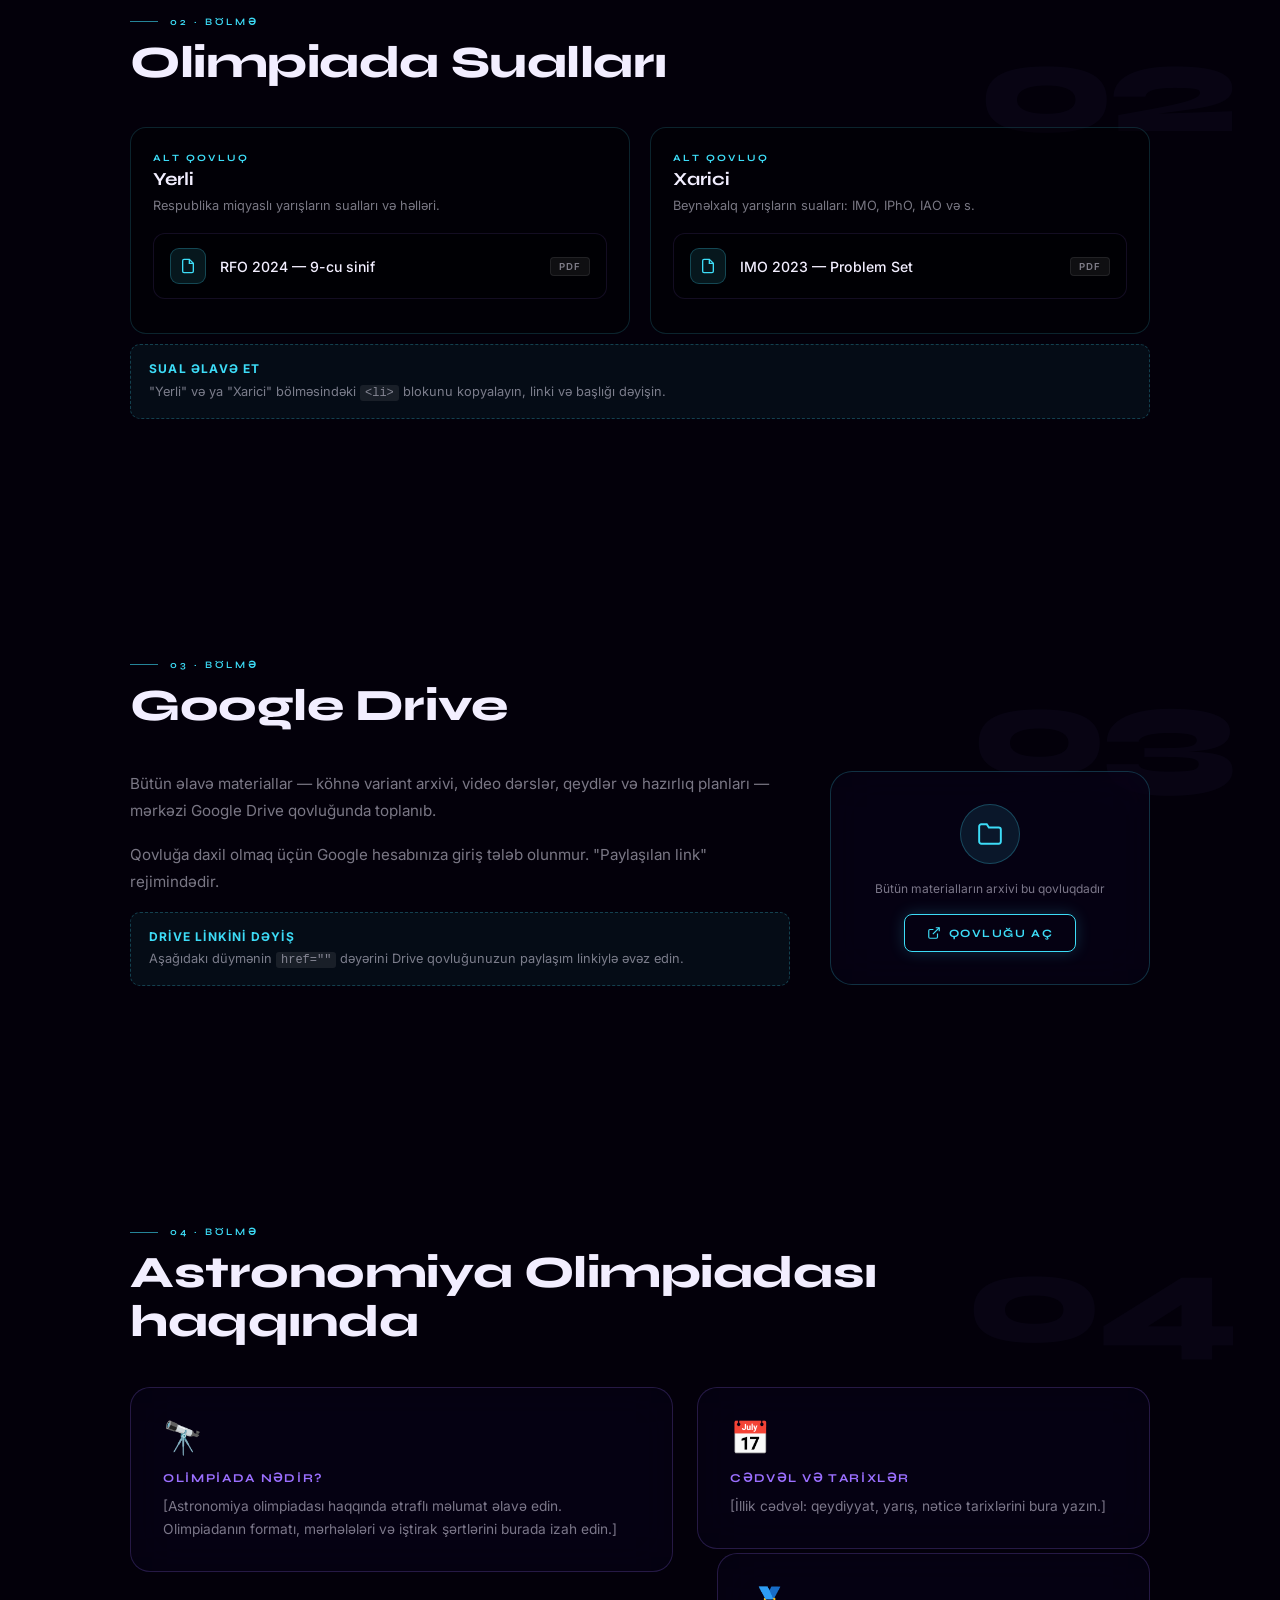
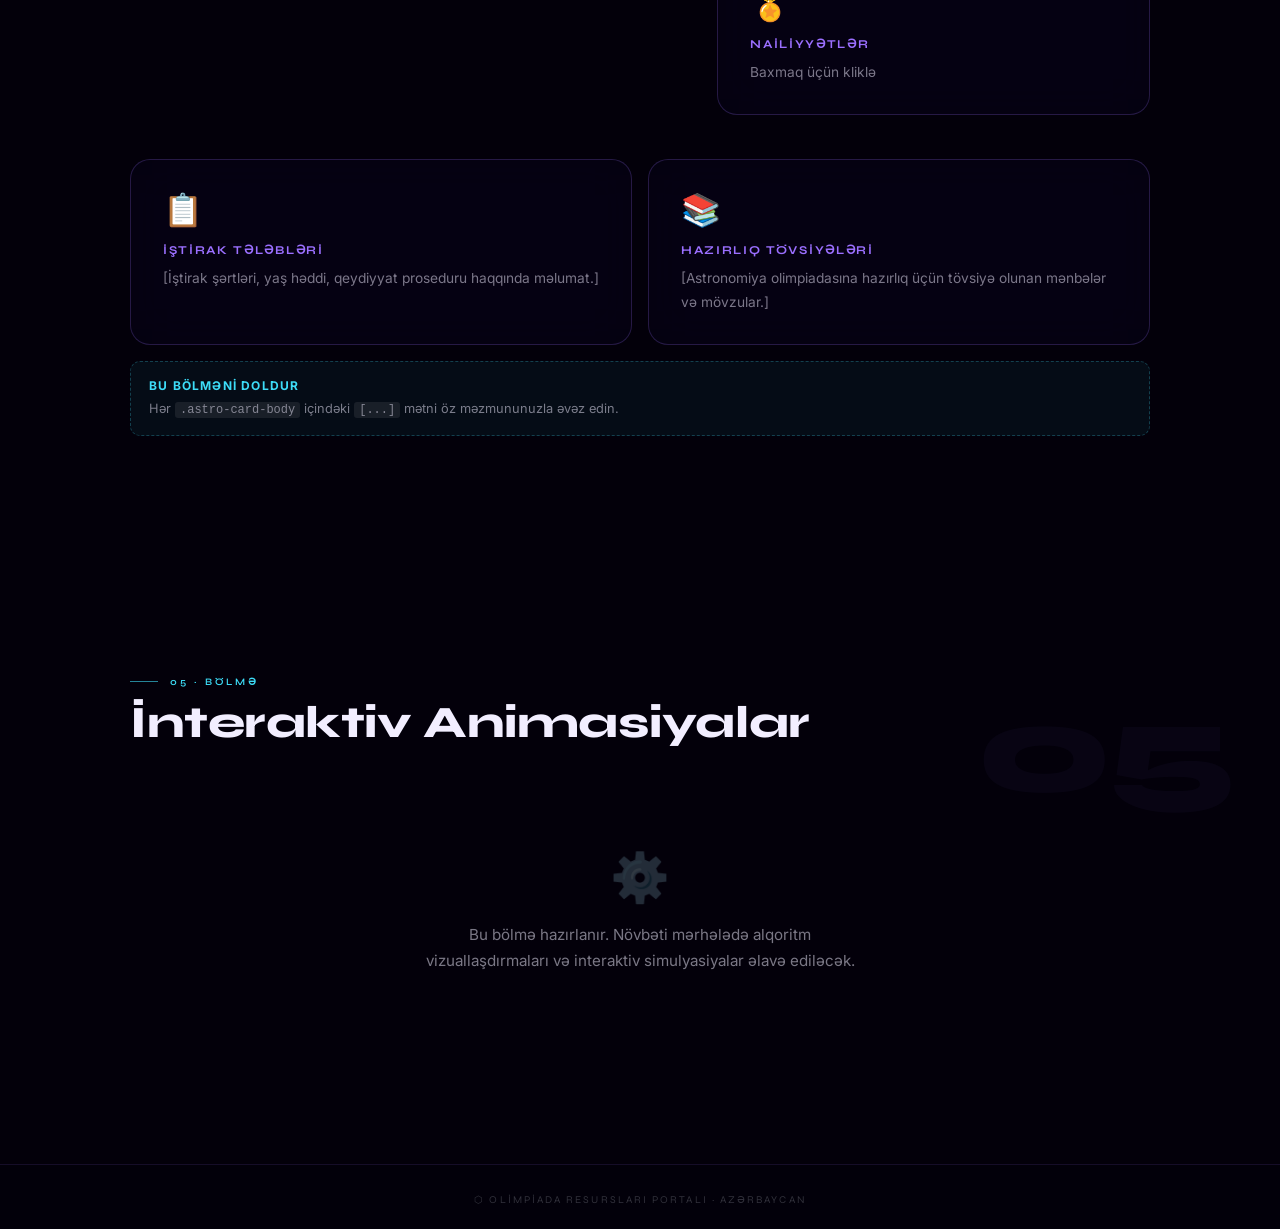
==== commit b49fab53: "Update index.html" ====
--- a/index.html
+++ b/index.html
@@ -29,6 +29,32 @@
 *, *::before, *::after { box-sizing: border-box; margin: 0; padding: 0; }
 html { scroll-behavior: smooth; font-size: 16px; }
 
+#nailiyyetler table {
+  border-collapse: collapse;
+  width: 100%;
+  margin-top: 10px;
+}
+
+#nailiyyetler th,
+#nailiyyetler td {
+  border: 1px solid rgba(155, 111, 255, 0.25);
+  padding: 8px 12px;
+  text-align: left;
+}
+
+#nailiyyetler th {
+  border-color: rgba(155, 111, 255, 0.45);
+  color: var(--violet);
+  font-family: var(--font-display);
+  font-size: 0.72rem;
+  letter-spacing: 0.1em;
+  text-transform: uppercase;
+}
+
+#nailiyyetler tr:hover td {
+  background: rgba(155, 111, 255, 0.06);
+}
+  
 body {
   font-family: var(--font-body);
   background: var(--ink);
@@ -701,8 +727,8 @@
     </div>
     <div class="hero-float-card">
       <p class="hfc-label">Növbəti olimpiada</p>
-      <p class="hfc-val">2025</p>
-      <p class="hfc-sub">Tarix məlumatı əlavə edin</p>
+      <p class="hfc-val">2026, 25 sentyabr - 5 oktyabr</p>
+      <p class="hfc-sub">Hanoy, Vyetnamn</p>
     </div>
   </div>
   <div class="scroll-cue">
@@ -920,7 +946,7 @@
             <tr><td style="padding:4px 8px;">Vaqif Əliyev</td><td style="padding:4px 8px;">Həvəsləndirici mükafat</td></tr>
             <tr><td style="padding:4px 8px;">Nicat Abbasov</td><td style="padding:4px 8px;">Həvəsləndirici mükafat</td></tr>
             <tr><td style="padding:4px 8px;">Qəndab Məmmədova</td><td style="padding:4px 8px;"> </td></tr>
-            <tr><td style="padding:4px 8px;">Fəxriyyə ...</td><td style="padding:4px 8px;">Həvəsləndirici mükafat</td></tr>
+            <tr><td style="padding:4px 8px;">Fəxriyyə ...</td><td style="padding:4px 8px;"> </td></tr>
             <tr><td style="padding:4px 8px;">Rəşad ...</td><td style="padding:4px 8px;"> </td></tr>
           </table>
         </p>
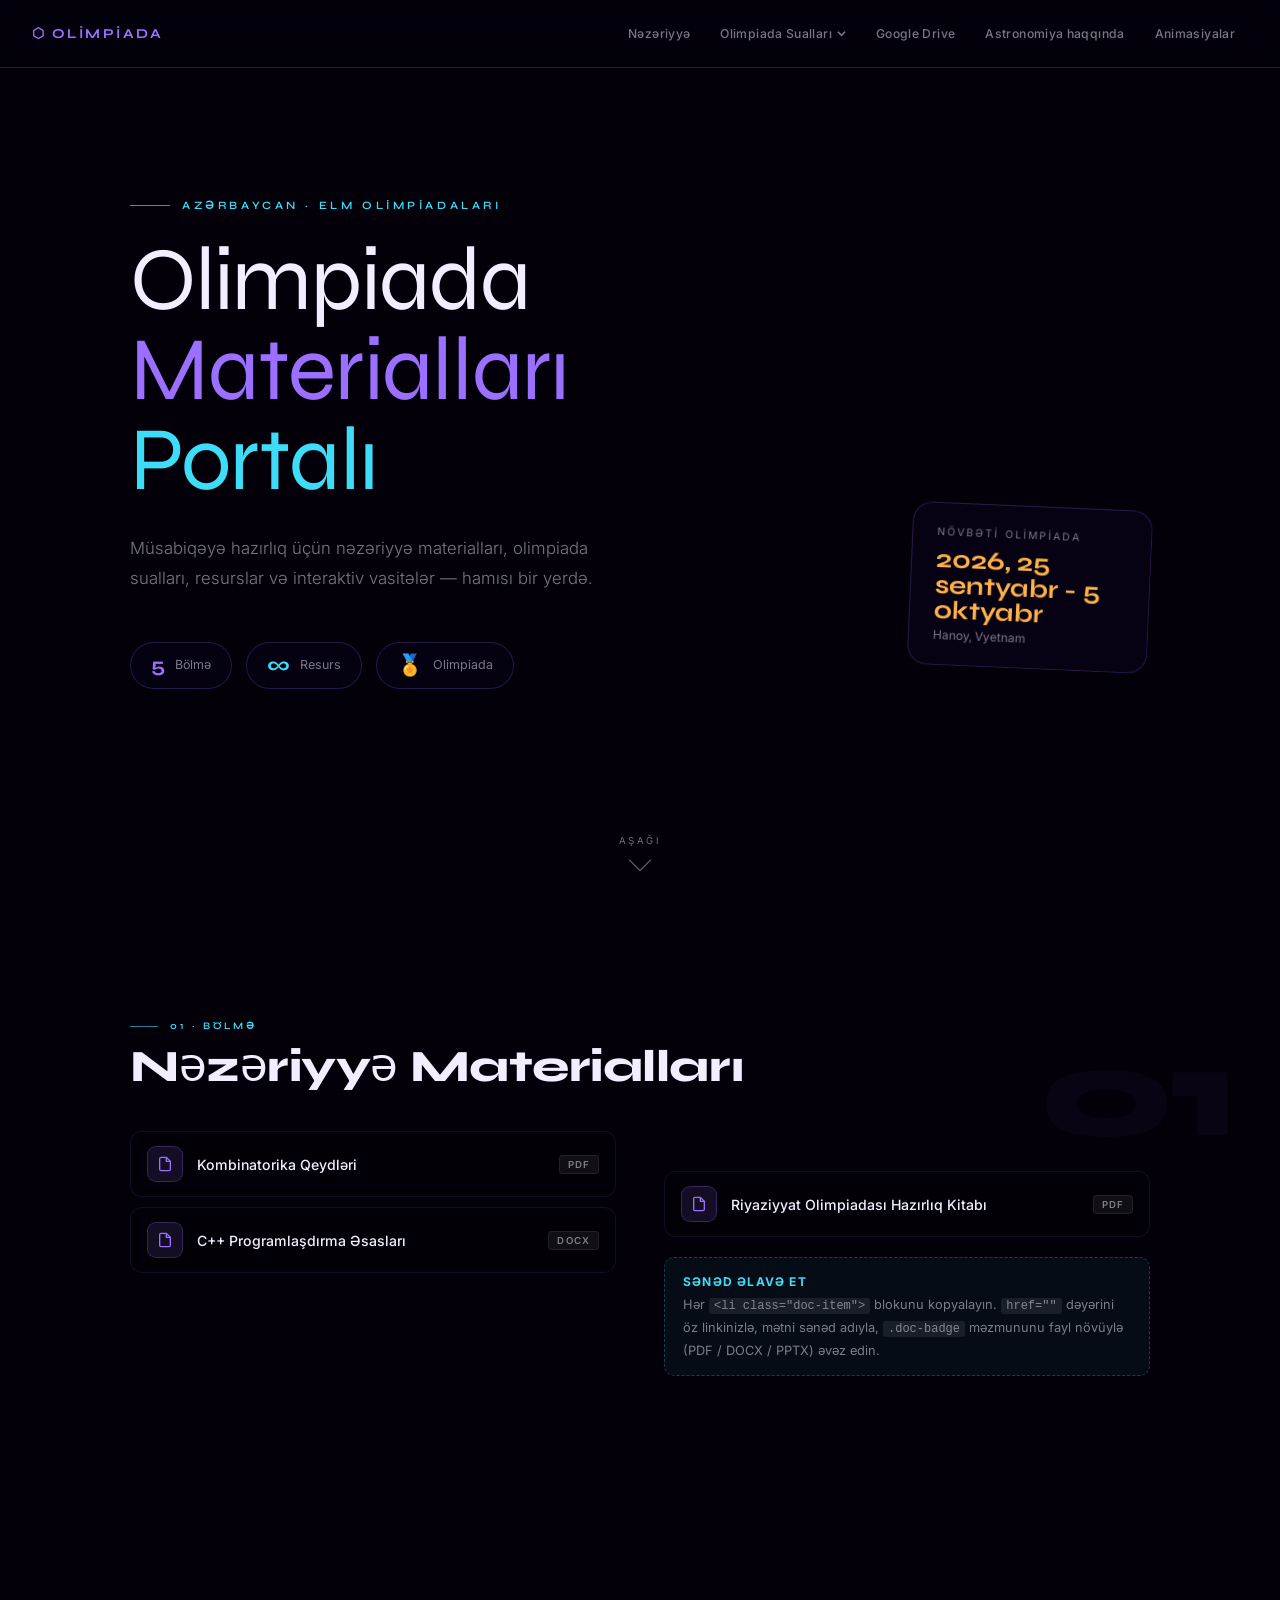
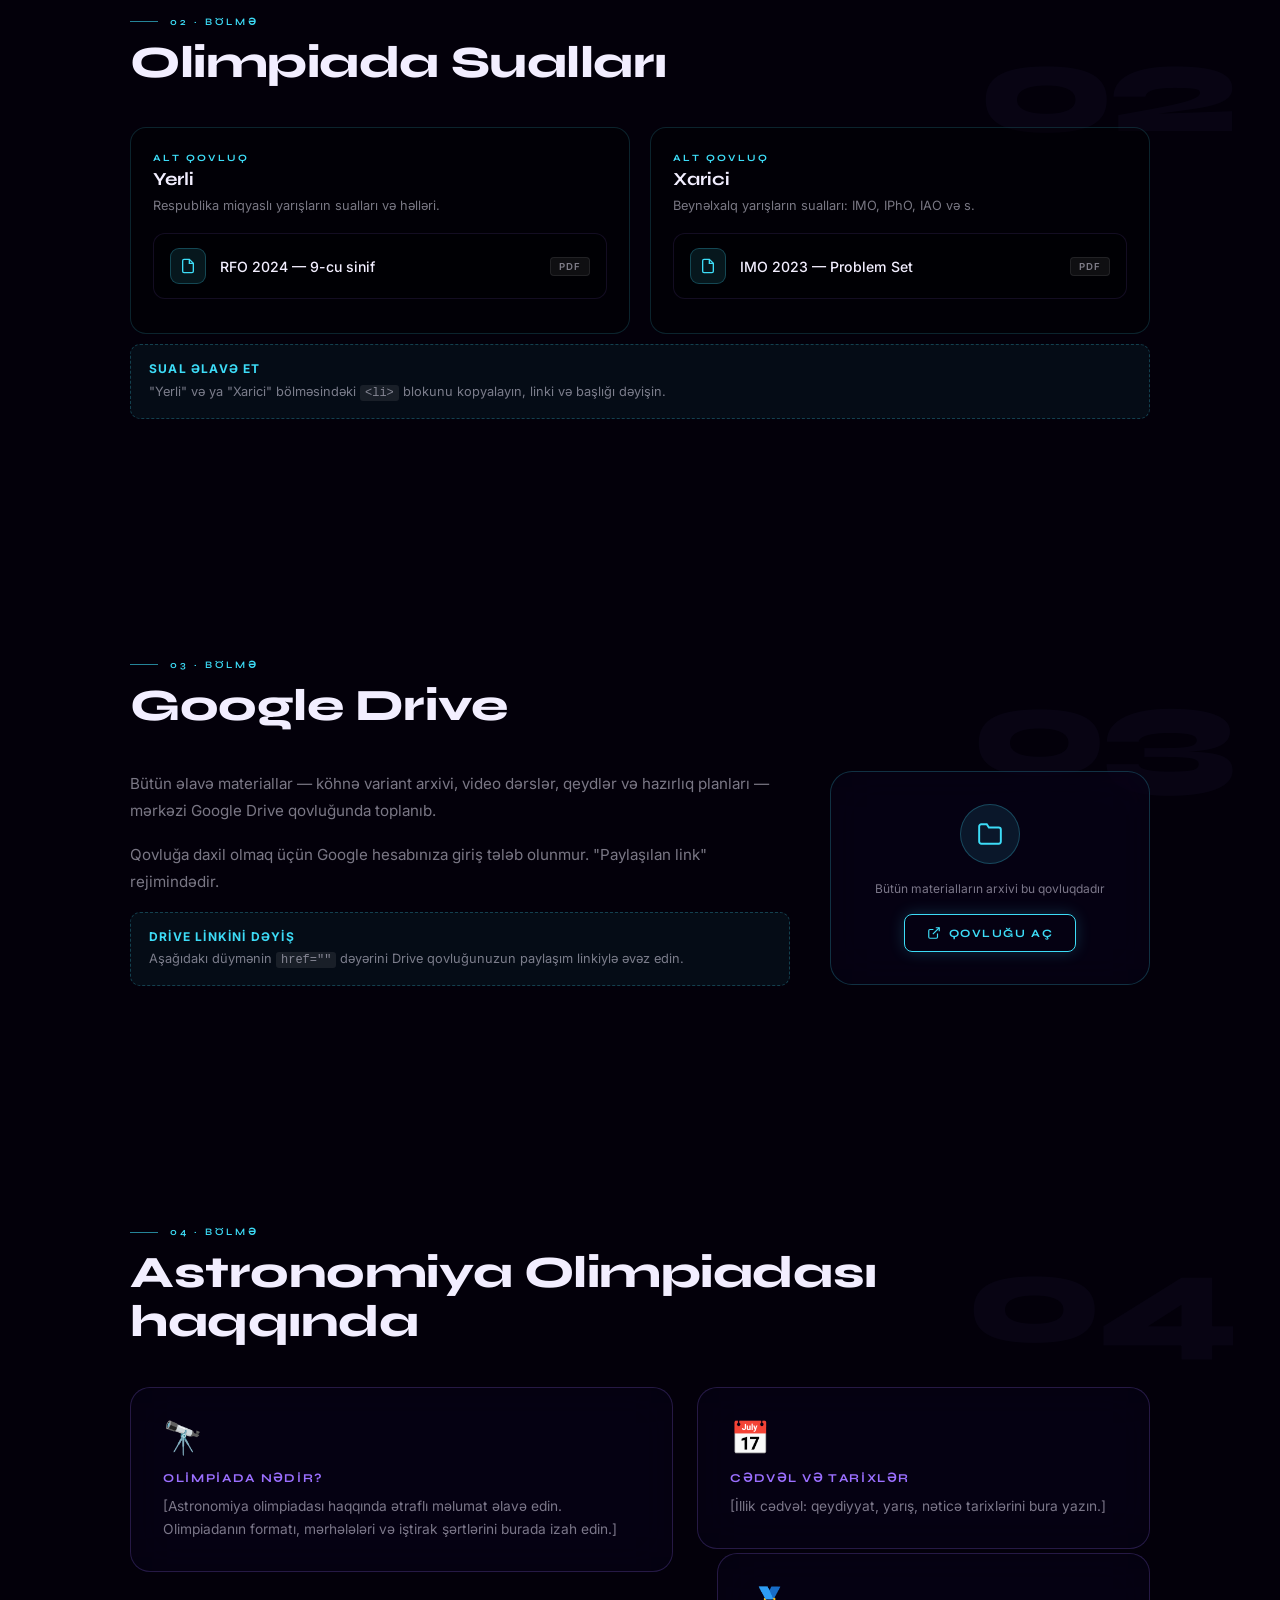
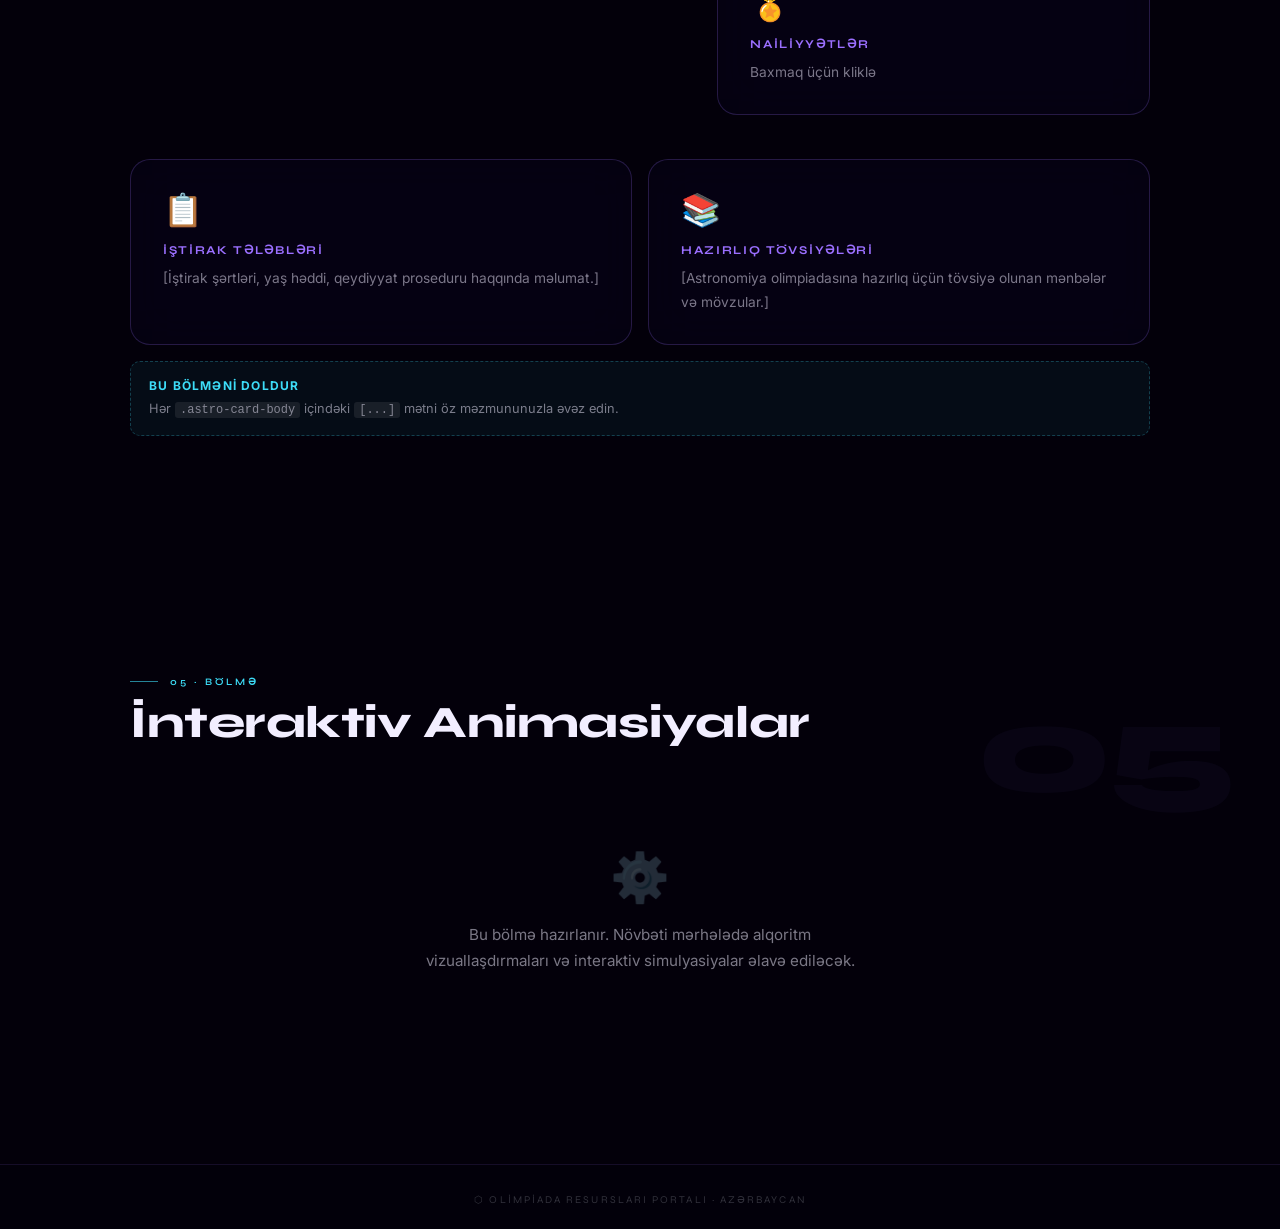
==== commit 983a4b3e: "Update index.html" ====
--- a/index.html
+++ b/index.html
@@ -728,7 +728,7 @@
     <div class="hero-float-card">
       <p class="hfc-label">Növbəti olimpiada</p>
       <p class="hfc-val">2026, 25 sentyabr - 5 oktyabr</p>
-      <p class="hfc-sub">Hanoy, Vyetnamn</p>
+      <p class="hfc-sub">Hanoy, Vyetnam</p>
     </div>
   </div>
   <div class="scroll-cue">
